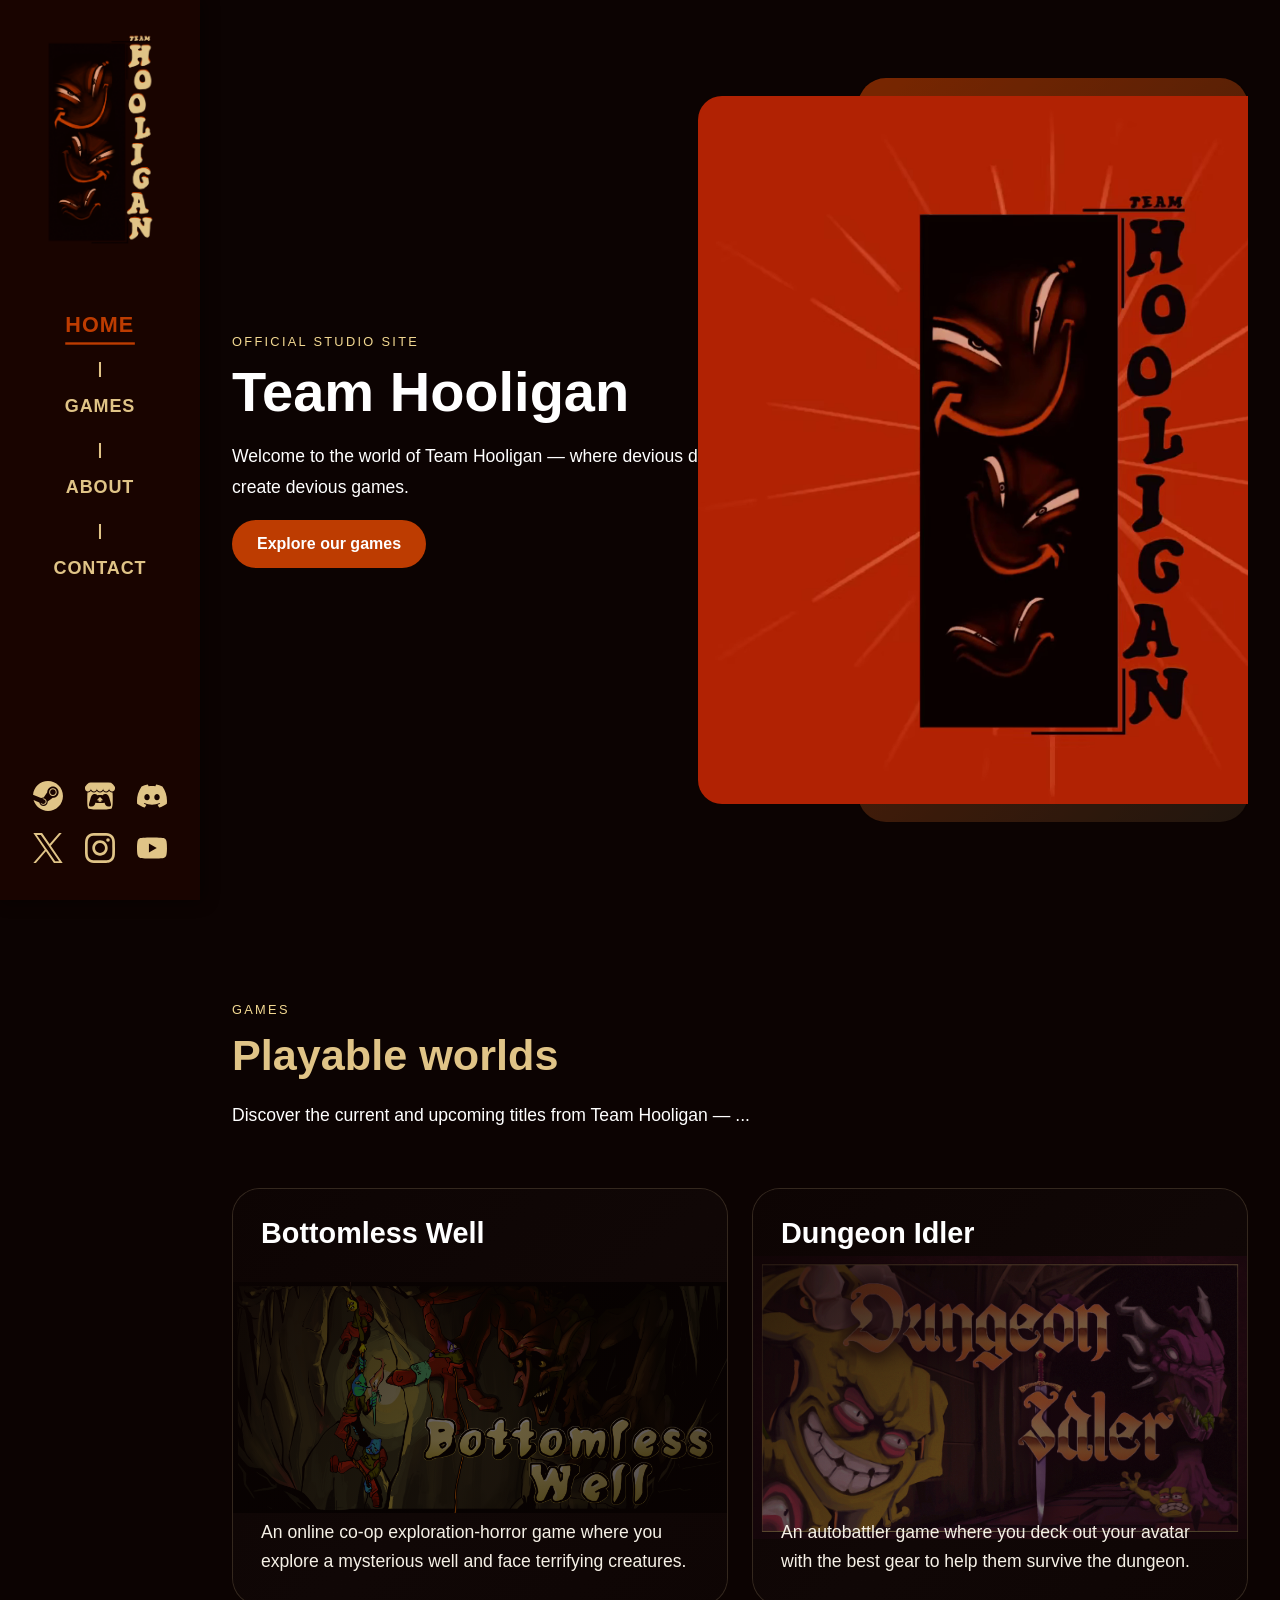
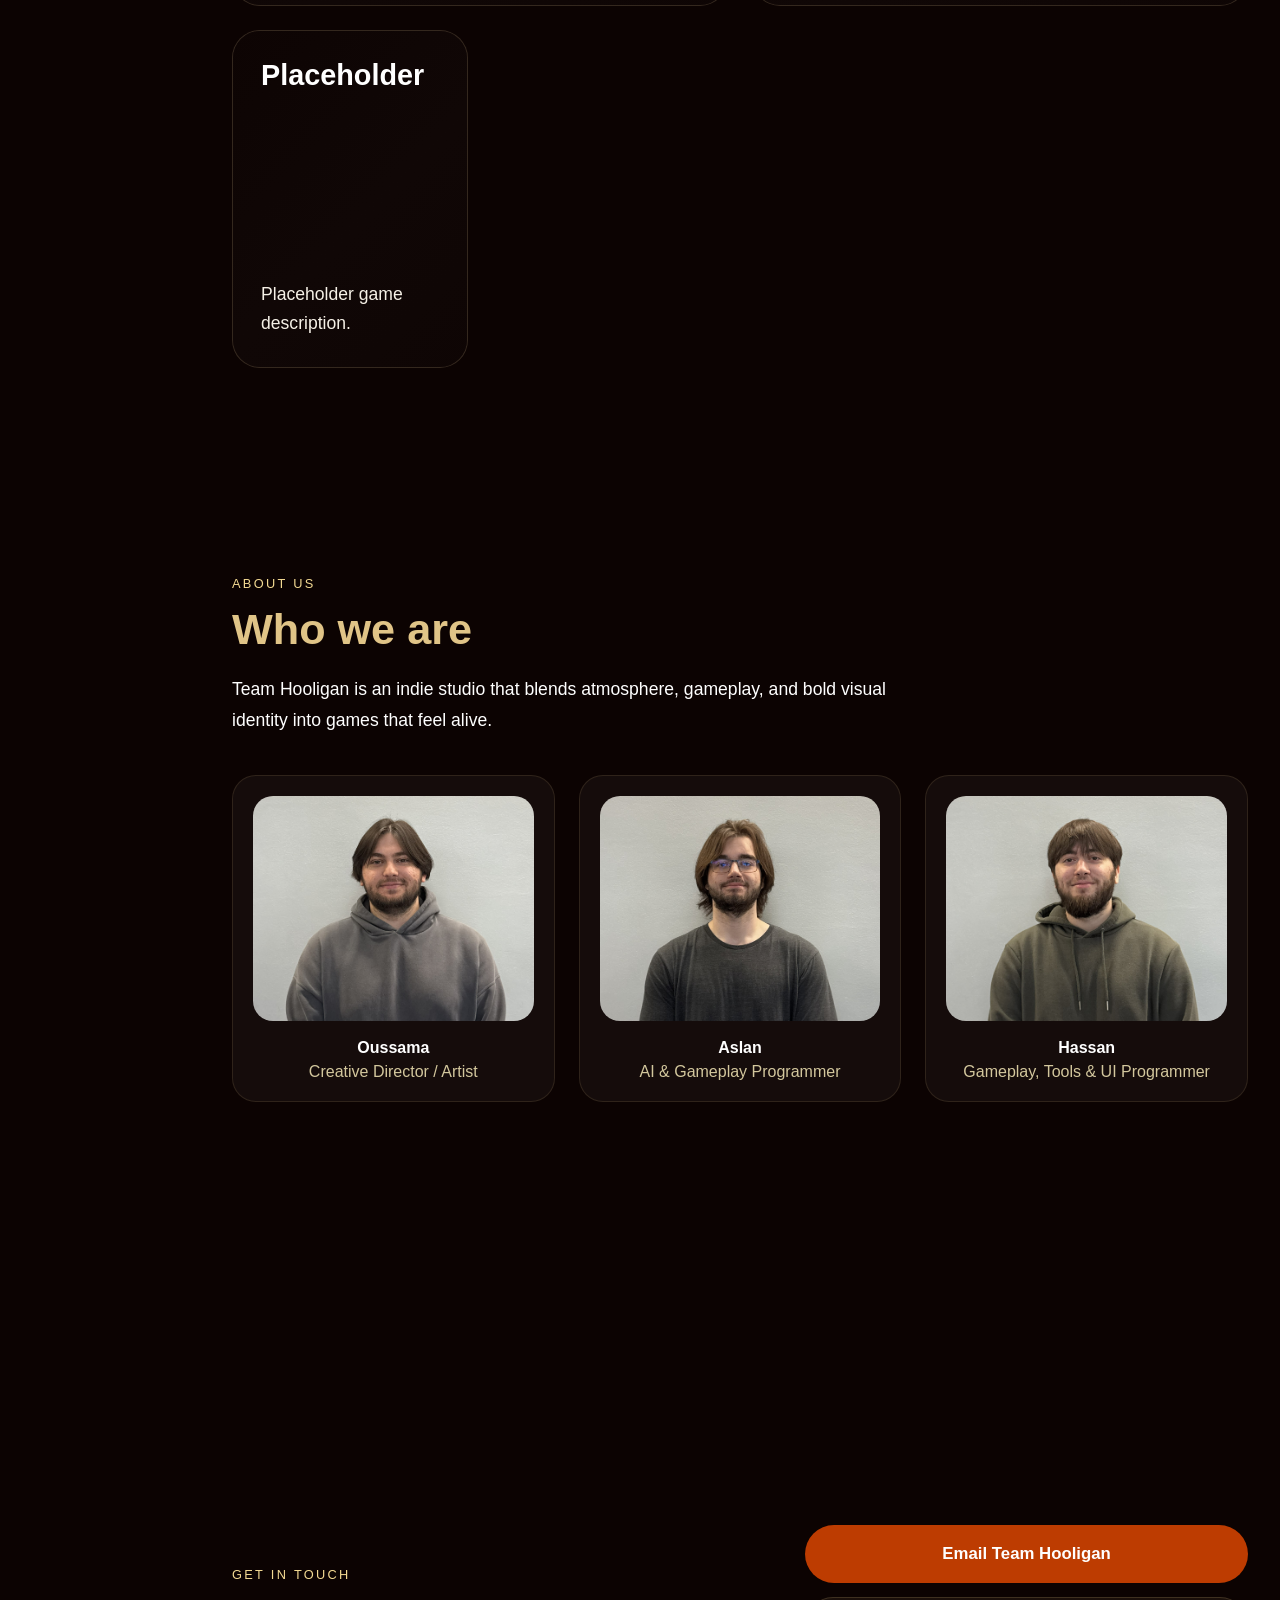
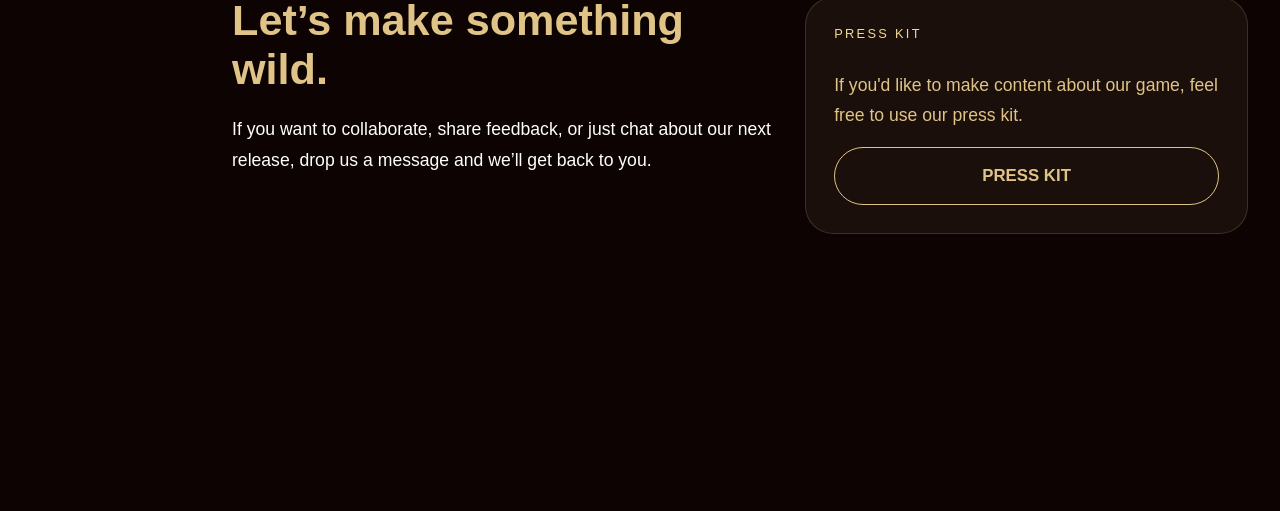
==== index.html @ 19328bea "Remove defer attribute from smooth_scroll.js script tag" ====
<!doctype html>
<html>
<head>
<meta charset="utf-8">
<title>Team Hooligan - Devious Games by Devious Developers</title>
<link rel="stylesheet" href="Assets/css/styles.css">
<script src="Assets/js/smooth_scroll.js"></script>
</head>

<body>
	<header class="sidebar">
		<div class="sidebar-inner">
			<div class="header-top">
				<div class="header-logo">
					<a href="#Home" class="logo-link">
						<img src="Assets/Images/TeamHooligan_Logo.png" alt="Team Hooligan Logo">
					</a>
				</div>
				<button class="menu-toggle" aria-controls="primary-nav" aria-expanded="false" aria-label="Toggle navigation">
					<span class="menu-icon" aria-hidden="true"></span>
					<span class="visually-hidden">Menu</span>
				</button>
			</div>
			<nav id="primary-nav" class="main-nav sidebar-nav" aria-label="Primary navigation" aria-hidden="true">
				<ul>
					<li><a href="#Home" class="nav-link active">Home</a></li>
					<li class="nav-separator">|</li>
					<li><a href="#Games" class="nav-link">Games</a></li>
					<li class="nav-separator">|</li>
					<li><a href="#About" class="nav-link">About</a></li>
					<li class="nav-separator">|</li>
					<li><a href="#Contact" class="nav-link">Contact</a></li>
				</ul>
			</nav>
			<div class="menu-footer">
				<div class="social-links sidebar-footer">
				<a href="https://store.steampowered.com/curator/46240586" class="social-icon" aria-label="Steam">
					<svg role="img" viewBox="0 0 24 24">
						<title>Steam</title>
						<path d="M11.979 0C5.678 0 .511 4.86.022 11.037l6.432 2.658c.545-.371 1.203-.59 1.912-.59.063 0 .125.004.188.006l2.861-4.142V8.91c0-2.495 2.028-4.524 4.524-4.524 2.494 0 4.524 2.031 4.524 4.527s-2.03 4.525-4.524 4.525h-.105l-4.076 2.911c0 .052.004.105.004.159 0 1.875-1.515 3.396-3.39 3.396-1.635 0-3.016-1.173-3.331-2.727L.436 15.27C1.862 20.307 6.486 24 11.979 24c6.627 0 11.999-5.373 11.999-12S18.605 0 11.979 0zM7.54 18.21l-1.473-.61c.262.543.714.999 1.314 1.25 1.297.539 2.793-.076 3.332-1.375.263-.63.264-1.319.005-1.949s-.75-1.121-1.377-1.383c-.624-.26-1.29-.249-1.878-.03l1.523.63c.956.4 1.409 1.5 1.009 2.455-.397.957-1.497 1.41-2.454 1.012H7.54zm11.415-9.303c0-1.662-1.353-3.015-3.015-3.015-1.665 0-3.015 1.353-3.015 3.015 0 1.665 1.35 3.015 3.015 3.015 1.663 0 3.015-1.35 3.015-3.015zm-5.273-.005c0-1.252 1.013-2.266 2.265-2.266 1.249 0 2.266 1.014 2.266 2.266 0 1.251-1.017 2.265-2.266 2.265-1.253 0-2.265-1.014-2.265-2.265z" />
					</svg>
				</a>
				<a href="https://oussama-aouchev.itch.io/" class="social-icon" aria-label="Itch.io">
					<svg role="img" viewBox="0 0 24 24">
						<title>Itch.io</title>
						<path d="M3.13 1.338C2.08 1.96.02 4.328 0 4.95v1.03c0 1.303 1.22 2.45 2.325 2.45 1.33 0 2.436-1.102 2.436-2.41 0 1.308 1.07 2.41 2.4 2.41 1.328 0 2.362-1.102 2.362-2.41 0 1.308 1.137 2.41 2.466 2.41h.024c1.33 0 2.466-1.102 2.466-2.41 0 1.308 1.034 2.41 2.363 2.41 1.33 0 2.4-1.102 2.4-2.41 0 1.308 1.106 2.41 2.435 2.41C22.78 8.43 24 7.282 24 5.98V4.95c-.02-.62-2.082-2.99-3.13-3.612-3.253-.114-5.508-.134-8.87-.133-3.362 0-7.945.053-8.87.133zm6.376 6.477a2.74 2.74 0 0 1-.468.602c-.5.49-1.19.795-1.947.795a2.786 2.786 0 0 1-1.95-.795c-.182-.178-.32-.37-.446-.59-.127.222-.303.412-.486.59a2.788 2.788 0 0 1-1.95.795c-.092 0-.187-.025-.264-.052-.107 1.113-.152 2.176-.168 2.95v.005l-.006 1.167c.02 2.334-.23 7.564 1.03 8.85 1.952.454 5.545.662 9.15.663 3.605 0 7.198-.21 9.15-.664 1.26-1.284 1.01-6.514 1.03-8.848l-.006-1.167v-.004c-.016-.775-.06-1.838-.168-2.95-.077.026-.172.052-.263.052a2.788 2.788 0 0 1-1.95-.795c-.184-.178-.36-.368-.486-.59-.127.22-.265.412-.447.59a2.786 2.786 0 0 1-1.95.794c-.76 0-1.446-.303-1.948-.793a2.74 2.74 0 0 1-.468-.602 2.738 2.738 0 0 1-.463.602 2.787 2.787 0 0 1-1.95.794h-.16a2.787 2.787 0 0 1-1.95-.793 2.738 2.738 0 0 1-.464-.602zm-2.004 2.59v.002c.795.002 1.5 0 2.373.953.687-.072 1.406-.108 2.125-.107.72 0 1.438.035 2.125.107.873-.953 1.578-.95 2.372-.953.376 0 1.876 0 2.92 2.934l1.123 4.028c.832 2.995-.266 3.068-1.636 3.07-2.03-.075-3.156-1.55-3.156-3.025-1.124.184-2.436.276-3.748.277-1.312 0-2.624-.093-3.748-.277 0 1.475-1.125 2.95-3.156 3.026-1.37-.004-2.468-.077-1.636-3.072l1.122-4.027c1.045-2.934 2.545-2.934 2.92-2.934zM12 12.714c-.002.002-2.14 1.964-2.523 2.662l1.4-.056v1.22c0 .056.56.033 1.123.007.562.026 1.124.05 1.124-.008v-1.22l1.4.055C14.138 14.677 12 12.713 12 12.713z" />
					</svg>
				</a><a href="https://discord.gg/tAPgdykNFN" class="social-icon" aria-label="Discord">
					<svg role="img" viewBox="0 0 24 24">
						<title>Discord</title>
						<path d="M20.317 4.3698a19.7913 19.7913 0 00-4.8851-1.5152.0741.0741 0 00-.0785.0371c-.211.3753-.4447.8648-.6083 1.2495-1.8447-.2762-3.68-.2762-5.4868 0-.1636-.3933-.4058-.8742-.6177-1.2495a.077.077 0 00-.0785-.037 19.7363 19.7363 0 00-4.8852 1.515.0699.0699 0 00-.0321.0277C.5334 9.0458-.319 13.5799.0992 18.0578a.0824.0824 0 00.0312.0561c2.0528 1.5076 4.0413 2.4228 5.9929 3.0294a.0777.0777 0 00.0842-.0276c.4616-.6304.8731-1.2952 1.226-1.9942a.076.076 0 00-.0416-.1057c-.6528-.2476-1.2743-.5495-1.8722-.8923a.077.077 0 01-.0076-.1277c.1258-.0943.2517-.1923.3718-.2914a.0743.0743 0 01.0776-.0105c3.9278 1.7933 8.18 1.7933 12.0614 0a.0739.0739 0 01.0785.0095c.1202.099.246.1981.3728.2924a.077.077 0 01-.0066.1276 12.2986 12.2986 0 01-1.873.8914.0766.0766 0 00-.0407.1067c.3604.698.7719 1.3628 1.225 1.9932a.076.076 0 00.0842.0286c1.961-.6067 3.9495-1.5219 6.0023-3.0294a.077.077 0 00.0313-.0552c.5004-5.177-.8382-9.6739-3.5485-13.6604a.061.061 0 00-.0312-.0286zM8.02 15.3312c-1.1825 0-2.1569-1.0857-2.1569-2.419 0-1.3332.9555-2.4189 2.157-2.4189 1.2108 0 2.1757 1.0952 2.1568 2.419 0 1.3332-.9555 2.4189-2.1569 2.4189zm7.9748 0c-1.1825 0-2.1569-1.0857-2.1569-2.419 0-1.3332.9554-2.4189 2.1569-2.4189 1.2108 0 2.1757 1.0952 2.1568 2.419 0 1.3332-.946 2.4189-2.1568 2.4189Z" />
					</svg>
				</a>
				<a href="https://x.com/TeamHooligGames" class="social-icon" aria-label="Twitter">
					<svg role="img" viewBox="0 0 24 24">
						<title>X</title>
						<path d="M14.234 10.162 22.977 0h-2.072l-7.591 8.824L7.251 0H.258l9.168 13.343L.258 24H2.33l8.016-9.318L16.749 24h6.993zm-2.837 3.299-.929-1.329L3.076 1.56h3.182l5.965 8.532.929 1.329 7.754 11.09h-3.182z" />
					</svg>
				</a>
				<a href="https://www.instagram.com/team.hooligan.games/" class="social-icon" aria-label="Instagram">
					<svg role="img" viewBox="0 0 24 24">
						<title>Instagram</title>
						<path d="M7.0301.084c-1.2768.0602-2.1487.264-2.911.5634-.7888.3075-1.4575.72-2.1228 1.3877-.6652.6677-1.075 1.3368-1.3802 2.127-.2954.7638-.4956 1.6365-.552 2.914-.0564 1.2775-.0689 1.6882-.0626 4.947.0062 3.2586.0206 3.6671.0825 4.9473.061 1.2765.264 2.1482.5635 2.9107.308.7889.72 1.4573 1.388 2.1228.6679.6655 1.3365 1.0743 2.1285 1.38.7632.295 1.6361.4961 2.9134.552 1.2773.056 1.6884.069 4.9462.0627 3.2578-.0062 3.668-.0207 4.9478-.0814 1.28-.0607 2.147-.2652 2.9098-.5633.7889-.3086 1.4578-.72 2.1228-1.3881.665-.6682 1.0745-1.3378 1.3795-2.1284.2957-.7632.4966-1.636.552-2.9124.056-1.2809.0692-1.6898.063-4.948-.0063-3.2583-.021-3.6668-.0817-4.9465-.0607-1.2797-.264-2.1487-.5633-2.9117-.3084-.7889-.72-1.4568-1.3876-2.1228C21.2982 1.33 20.628.9208 19.8378.6165 19.074.321 18.2017.1197 16.9244.0645 15.6471.0093 15.236-.005 11.977.0014 8.718.0076 8.31.0215 7.0301.0839m.1402 21.6932c-1.17-.0509-1.8053-.2453-2.2287-.408-.5606-.216-.96-.4771-1.3819-.895-.422-.4178-.6811-.8186-.9-1.378-.1644-.4234-.3624-1.058-.4171-2.228-.0595-1.2645-.072-1.6442-.079-4.848-.007-3.2037.0053-3.583.0607-4.848.05-1.169.2456-1.805.408-2.2282.216-.5613.4762-.96.895-1.3816.4188-.4217.8184-.6814 1.3783-.9003.423-.1651 1.0575-.3614 2.227-.4171 1.2655-.06 1.6447-.072 4.848-.079 3.2033-.007 3.5835.005 4.8495.0608 1.169.0508 1.8053.2445 2.228.408.5608.216.96.4754 1.3816.895.4217.4194.6816.8176.9005 1.3787.1653.4217.3617 1.056.4169 2.2263.0602 1.2655.0739 1.645.0796 4.848.0058 3.203-.0055 3.5834-.061 4.848-.051 1.17-.245 1.8055-.408 2.2294-.216.5604-.4763.96-.8954 1.3814-.419.4215-.8181.6811-1.3783.9-.4224.1649-1.0577.3617-2.2262.4174-1.2656.0595-1.6448.072-4.8493.079-3.2045.007-3.5825-.006-4.848-.0608M16.953 5.5864A1.44 1.44 0 1 0 18.39 4.144a1.44 1.44 0 0 0-1.437 1.4424M5.8385 12.012c.0067 3.4032 2.7706 6.1557 6.173 6.1493 3.4026-.0065 6.157-2.7701 6.1506-6.1733-.0065-3.4032-2.771-6.1565-6.174-6.1498-3.403.0067-6.156 2.771-6.1496 6.1738M8 12.0077a4 4 0 1 1 4.008 3.9921A3.9996 3.9996 0 0 1 8 12.0077" />
					</svg>
				</a>
				<a href="https://www.youtube.com/@TeamHooligan-k4e9z" class="social-icon" aria-label="YouTube">
					<svg role="img" viewBox="0 0 24 24">
						<title>YouTube</title>
						<path d="M23.498 6.186a3.016 3.016 0 0 0-2.122-2.136C19.505 3.545 12 3.545 12 3.545s-7.505 0-9.377.505A3.017 3.017 0 0 0 .502 6.186C0 8.07 0 12 0 12s0 3.93.502 5.814a3.016 3.016 0 0 0 2.122 2.136c1.871.505 9.376.505 9.376.505s7.505 0 9.377-.505a3.015 3.015 0 0 0 2.122-2.136C24 15.93 24 12 24 12s0-3.93-.502-5.814zM9.545 15.568V8.432L15.818 12l-6.273 3.568z" />
					</svg>
				</a>
			</div>
		</div>
	</header>
	
	<main class="content">
		<section id="Home" class="page-section hero-section">
			<div class="section-inner">
				<div class="hero-copy">
					<span class="eyebrow">Official studio site</span>
					<h1>Team Hooligan</h1>
					<p>Welcome to the world of Team Hooligan — where devious developers create devious games.</p>
					<div class="hero-cta">
						<a href="#Games" class="button button-primary">Explore our games</a>
					</div>
				</div>
				<div class="hero-media">
					<video autoplay muted playsinline loop>
						<source src="Assets/Videos/TeamHooligan_Logo_Animated.webm" type="video/webm">
						Your browser does not support the video tag.
					</video>
				</div>
			</div>
		</section>

		<section id="Games" class="page-section games-section">
			<div class="section-header">
				<div>
					<span class="eyebrow">Games</span>
					<h2>Playable worlds</h2>
					<p>Discover the current and upcoming titles from Team Hooligan — ...</p>
				</div>
			</div>
			<div class="game-grid">
				<article class="game-card featured" style="background-image: url('Assets/Images/BottomlessWell_Header.png');">
					<!-- <div class="card-label">Featured</div> -->
					<h3>Bottomless Well</h3>
					<p>An online co-op exploration-horror game where you explore a mysterious well and face terrifying creatures.</p>
				</article>
				<article class="game-card featured" style="background-image: url('Assets/Images/Main Capsule.png');">
					<h3>Dungeon Idler</h3>
					<p>An autobattler game where you deck out your avatar with the best gear to help them survive the dungeon.</p>
				</article>
				<article class="game-card" style="background-image: url('');">
					<h3>Placeholder</h3>
					<p>Placeholder game description.</p>
				</article>
				<!-- <article class="game-card">
					<h3>Shadow Circus</h3>
					<p>Explore a surreal carnival where every encounter hides a new threat.</p>
				</article> -->
			</div>
		</section>

		<section id="About" class="page-section about-section">
			<div class="section-inner">
				<div class="about-intro">
					<span class="eyebrow">About us</span>
					<h2>Who we are</h2>
					<p>Team Hooligan is an indie studio that blends atmosphere, gameplay, and bold visual identity into games that feel alive.</p>
				</div>
				<div class="team-grid">
					<article class="team-card">
						<div class="portrait">
							<img src="Assets/Images/Oussama.jpg" alt="Oussama">
						</div>
						<div class="team-meta">
							<strong>Oussama</strong>
							<span>Creative Director / Artist</span>
						</div>
					</article>
					<article class="team-card">
						<div class="portrait">
							<img src="Assets/Images/Aslan.jpg" alt="Aslan">
						</div>
						<div class="team-meta">
							<strong>Aslan</strong>
							<span>AI & Gameplay Programmer</span>
						</div>
					</article>
					<article class="team-card">
						<div class="portrait">
							<img src="Assets/Images/Hassan.jpg" alt="Hassan">
						</div>
						<div class="team-meta">
							<strong>Hassan</strong>
							<span>Gameplay, Tools & UI Programmer</span>
						</div>
					</article>
				</div>
			</div>
		</section>

		<section id="Contact" class="page-section contact-section">
			<div class="contact-layout">
				<div class="contact-copy">
					<span class="eyebrow">Get in touch</span>
					<h2>Let’s make something wild.</h2>
					<p>If you want to collaborate, share feedback, or just chat about our next release, drop us a message and we’ll get back to you.</p>
				</div>
				<div class="contact-right">
					<div class="contact-actions">
						<a class="button button-primary button-large" href="mailto:team.hoolig@gmail.com">Email Team Hooligan</a>
						<!-- <div class="contact-social">
							<a href="https://discord.gg/tAPgdykNFN" class="social-button">Discord</a>
							<a href="https://x.com/TeamHooligGames" class="social-button">Twitter</a>
							<a href="https://www.instagram.com/team.hooligan.games/" class="social-button">Instagram</a>
						</div> -->
					</div>
					<div class="press-kit-panel">
						<span class="eyebrow">Press kit</span>
						<p>If you'd like to make content about our game, feel free to use our press kit.</p>
						<a class="button button-secondary button-large" href="https://drive.google.com/drive/folders/1BQJt-YidvL3darBLYk5bnq2-f6v4CtN7?usp=sharing" target="_blank" rel="noopener">PRESS KIT</a>
					</div>
				</div>
			</div>
		</section>
	</main>
</body>
</html>
---- Assets/css/styles.css ----
/* CSS Document */
html {
    scroll-behavior: smooth;
}

body {
    background-color: #0c0302;
    color: #ffffff;
    font-family: Arial, Helvetica, sans-serif;
    margin: 0;
    padding: 0;
    overflow-x: hidden;
}

header {
    position: fixed;
    top: 0;
    left: 0;
    bottom: 0;
    width: 200px;
    background-color: #190400;
    box-shadow: 2px 0 16px rgba(0, 0, 0, 0.45);
    z-index: 1000;
}

.sidebar-inner {
    position: relative;
    display: flex;
    flex-direction: column;
    height: 100%;
    box-sizing: border-box;
    padding: 32px 20px;
    gap: 24px;
}

.header-top {
    display: flex;
    justify-content: center;
    align-items: center;
    gap: 16px;
}

.header-logo {
    display: flex;
    justify-content: center;
    flex: 0 0 auto;

    img {
        max-height: 220px;
        width: auto;
        display: block;
    }
}

.menu-toggle {
    display: none;
    align-items: center;
    justify-content: center;
    width: 48px;
    height: 48px;
    border: none;
    background: transparent;
    color: #e0c487;
    cursor: pointer;
    padding: 0;
}

.menu-icon {
    position: relative;
    width: 24px;
    height: 2px;
    background: currentColor;
    display: inline-block;
}

.menu-icon::before,
.menu-icon::after {
    content: "";
    position: absolute;
    left: 0;
    width: 24px;
    height: 2px;
    background: currentColor;
    transition: transform 0.2s ease;
}

.menu-icon::before {
    top: -8px;
}

.menu-icon::after {
    top: 8px;
}

.menu-toggle[aria-expanded="true"] .menu-icon {
    background-color: transparent;
}

.menu-toggle[aria-expanded="true"] .menu-icon::before {
    transform: translateY(8px) rotate(45deg);
}

.menu-toggle[aria-expanded="true"] .menu-icon::after {
    transform: translateY(-8px) rotate(-45deg);
}

.visually-hidden {
    position: absolute;
    width: 1px;
    height: 1px;
    padding: 0;
    overflow: hidden;
    clip: rect(0 0 0 0);
    white-space: nowrap;
    border: 0;
}

.main-nav {
    position: absolute;
    top: 50%;
    left: 20px;
    right: 20px;
    transform: translateY(-50%);
    display: flex;
    align-items: center;
    justify-content: center;
}

.sidebar-nav {
    ul {
        display: flex;
        flex-direction: column;
        list-style: none;
        margin: 0;
        padding: 0;
        gap: 18px;
    }

    li {
        color: #e0c487;
        text-transform: uppercase;
        font-weight: bold;
        display: flex;
        justify-content: center;
        align-items: center;
    }

    a {
        color: #e0c487;
        text-decoration: none;
        font-size: 18px;
        letter-spacing: 0.05em;
        transition: color 0.2s ease, transform 0.2s ease, border-bottom 0.3s ease;
        position: relative;
        padding-bottom: 4px;
        border-bottom: 2px solid transparent;
    }

    a:hover {
        color: #bd3c01;
        transform: scale(1.2);
    }

    a.active {
        color: #bd3c01;
        border-bottom: 2px solid #bd3c01;
        transform: scale(1.2);
    }
}

.nav-separator {
    color: #e0c487;
    transition: color 0.3s ease;
}

.nav-separator.separator-active {
    color: #bd3c01;
}

.social-links {
    position: absolute;
    bottom: 32px;
    left: 50%;
    transform: translateX(-50%);
    display: grid;
    grid-template-columns: repeat(3, 40px);
    gap: 12px;
    justify-content: center;
    align-items: center;
    width: fit-content;
    max-width: calc(100% - 32px);
    padding: 0 16px;
    box-sizing: border-box;
}

.social-icon {
    width: 40px;
    height: 40px;
    display: inline-flex;
    align-items: center;
    justify-content: center;
    color: #e0c487;
    text-decoration: none;
    transition: color 0.2s ease, transform 0.2s ease;

    svg {
        width: 30px;
        height: 30px;
        display: block;
        fill: currentColor;
    }
}

.social-icon:hover,
.social-icon:focus {
    color: #bd3c01;
    transform: translateY(-2px);
}

.content {
    margin-left: 200px;
    min-height: 100vh;
    box-sizing: border-box;
    padding: 0px 32px;
}

.page-section {
    min-height: 75dvh;
    display: flex;
    flex-direction: column;
    justify-content: center;
    align-items: flex-start;
    margin-bottom: 0;
    position: relative;
    padding: 0 0 40px;
}

.page-section:not(.games-section) {
    max-height: 100dvh;
    overflow: hidden;
}

.page-section .section-inner,
.page-section .contact-layout {
    width: 100%;
    max-width: 1200px;
    margin: 0 auto;
}

.page-section h1,
.page-section h2 {
    margin: 0 0 20px 0;
}

.page-section h1 {
    font-size: 3.5rem;
    line-height: 1.03;
}

.page-section h2 {
    font-size: 2.7rem;
    color: #e0c487;
}

.page-section p {
    font-size: 1.1rem;
    line-height: 1.75;
    max-width: 760px;
}

.eyebrow {
    display: inline-block;
    text-transform: uppercase;
    letter-spacing: 0.18em;
    color: #f3d992;
    font-size: 0.8rem;
    margin-bottom: 14px;
}

.button {
    display: inline-flex;
    align-items: center;
    justify-content: center;
    padding: 14px 24px;
    border-radius: 999px;
    border: 1px solid transparent;
    font-weight: bold;
    text-decoration: none;
    transition: transform 0.2s ease, background-color 0.2s ease, border-color 0.2s ease;
}

.button:hover,
.button:focus-visible {
    transform: translateY(-1px);
}

.button-primary {
    background-color: #bd3c01;
    color: #ffffff;
}

.button-large {
    padding: 18px 28px;
    font-size: 1.05rem;
}

.hero-section {
    overflow: hidden;
}

.hero-section .section-inner {
    display: grid;
    grid-template-columns: 1.2fr 0.8fr;
    gap: 40px;
    align-items: center;
    height: 100vh;
}

.hero-copy {
    max-width: 600px;
}

.hero-media {
    position: relative;
    min-height: 420px;
    border-radius: 28px;
    background: linear-gradient(135deg, rgba(189,60,1,0.95), rgba(224,196,135,0.15));
    display: flex;
    align-items: center;
    justify-content: center;
    color: rgba(255,255,255,0.95);
    font-size: 1rem;
    font-weight: bold;
    text-transform: uppercase;
    letter-spacing: 0.14em;
    padding: 18px;
}

.hero-media::before {
    content: "";
    position: absolute;
    inset: 0;
    background: rgba(12, 3, 2, 0.35);
    border-radius: 24px;
}

.hero-media video {
    position: relative;
    border-radius: 24px;
    width: 200%;
    height: 200%;
    z-index: 1;
}

.games-section {
    padding-top: 60px;
    padding-bottom: 60px;
    align-items: flex-start;
    max-height: none;
}

.games-section .section-header {
    margin-bottom: 40px;
}

.game-grid {
    display: grid;
    grid-template-columns: repeat(4, minmax(220px, 1fr));
    gap: 24px;
    width: 100%;
}

.game-card {
    background-color: rgba(255,255,255,0.04);
    background-size: contain;
    background-position: center;
    background-repeat: no-repeat;
    border: 1px solid rgba(224,196,135,0.15);
    border-radius: 28px;
    padding: 28px;
    display: flex;
    flex-direction: column;
    justify-content: space-between;
    min-height: 280px;
    position: relative;
    overflow: hidden;
    isolation: isolate;
}

.game-card::before {
    content: "";
    position: absolute;
    inset: 0;
    background: linear-gradient(135deg, rgba(12, 3, 2, 0.88) 0%, rgba(12, 3, 2, 0.55) 55%, rgba(12, 3, 2, 0.75) 100%);
    z-index: 0;
    pointer-events: none;
}

.game-card > * {
    position: relative;
    z-index: 1;
}

.game-card.featured {
    grid-column: span 2;
    min-height: 360px;
}

.game-card .card-label {
    display: inline-flex;
    margin-bottom: 18px;
    color: #f7e5c0;
    text-transform: uppercase;
    letter-spacing: 0.18em;
    font-size: 0.75rem;
}

.game-card h3 {
    margin: 0 0 12px 0;
    font-size: 1.8rem;
}

.game-card p {
    margin: 0;
    line-height: 1.7;
    color: #f6f1e7;
}

.about-section {
    padding-top: 72px;
    padding-bottom: 72px;
}

.about-intro {
    max-width: 680px;
    margin-bottom: 40px;
}

.team-grid {
    display: grid;
    grid-template-columns: repeat(3, minmax(180px, 1fr));
    gap: 24px;
}

.team-card {
    background: rgba(255,255,255,0.04);
    border: 1px solid rgba(224,196,135,0.12);
    border-radius: 24px;
    padding: 20px;
    display: grid;
    gap: 18px;
    text-align: center;
}

.team-card .portrait {
    min-height: 220px;
    border-radius: 20px;
    background: linear-gradient(180deg, rgba(189,60,1,0.3), rgba(224,196,135,0.08));
    display: flex;
    align-items: center;
    justify-content: center;
    overflow: hidden;
}

.team-card .portrait img {
    width: 100%;
    height: 100%;
    object-fit: cover;
    display: block;
}

.team-meta strong {
    display: block;
    margin-bottom: 6px;
}

.team-meta span {
    display: block;
    color: #d3c79d;
}

.contact-section {
    padding-top: 72px;
    padding-bottom: 72px;
}

.contact-layout {
    display: grid;
    grid-template-columns: 1.1fr 0.9fr;
    gap: 32px;
    align-items: center;
    min-height: 80dvh;
}

.contact-copy {
    max-width: 580px;
}

.contact-right {
    display: grid;
    gap: 14px;
    align-content: center;
    justify-content: stretch;
}

.contact-actions {
    display: grid;
    gap: 14px;
    align-items: start;
}

.press-kit-panel {
    background: rgba(223, 194, 130, 0.068);
    border: 1px solid rgba(224,196,135,0.18);
    border-radius: 28px;
    padding: 28px;
    display: grid;
    gap: 16px;
}

.press-kit-panel p {
    margin: 0;
    color: #e0c487;
    line-height: 1.7;
}

.button-secondary {
    background: transparent;
    color: #e0c487;
    border: 1px solid #e0c487;
}

.button-secondary:hover,
.button-secondary:focus-visible {
    background: rgba(224,196,135,0.12);
    transform: translateY(-1px);
}

.contact-social {
    display: flex;
    flex-wrap: wrap;
    gap: 12px;
}

.social-button {
    display: inline-flex;
    align-items: center;
    justify-content: center;
    padding: 12px 18px;
    border-radius: 999px;
    border: 1px solid rgba(224,196,135,0.2);
    color: #fff;
    text-decoration: none;
    background: rgba(255,255,255,0.04);
    transition: background-color 0.2s ease, transform 0.2s ease;
}

.social-button:hover,
.social-button:focus-visible {
    background: rgba(189,60,1,0.14);
    transform: translateY(-1px);
}

@media (max-width: 900px) {
    .hero-section .section-inner,
    .contact-layout,
    .game-grid,
    .team-grid {
        grid-template-columns: 1fr;
    }

    .hero-section .section-inner {
        gap: 24px;
        padding-top: 40px;
        min-height: calc(100vh - 140px);
    }

    .hero-media {
        min-height: 320px;
    }

    .game-card.featured {
        grid-column: span 1;
    }

    .contact-layout {
        min-height: auto;
    }
}

@media (max-width: 640px) {
    .sidebar-inner {
        padding: 16px 18px;
    }

    .hero-section .section-inner {
        padding-top: 28px;
    }

    .hero-copy h1 {
        font-size: 2.8rem;
    }

    .page-section h2 {
        font-size: 2rem;
    }

    .game-grid,
    .team-grid {
        gap: 18px;
    }

    .social-links {
        grid-template-columns: repeat(3, 40px);
    }
}

@media (max-width: 900px) {
    header {
        position: static;
        width: 100%;
        height: auto;
    }

    .sidebar-inner {
        flex-direction: column;
        align-items: stretch;
        justify-content: flex-start;
        padding: 16px 20px;
        gap: 16px;
    }

    .header-top {
        width: 100%;
        display: flex;
        align-items: center;
        justify-content: space-between;
        gap: 16px;
    }

    .menu-toggle {
        display: inline-flex;
    }

    .main-nav {
        position: static;
        transform: none;
        flex: unset;
        display: none;
        width: 100%;
    }

    .sidebar-inner.menu-open .main-nav {
        display: block;
    }

    .main-nav .sidebar-nav ul {
        flex-direction: column;
        gap: 12px;
        padding: 16px 0 0;
        border-top: 1px solid rgba(224, 196, 135, 0.15);
    }

    .sidebar-nav li {
        justify-content: flex-start;
    }

    .sidebar-nav a {
        display: block;
        width: 100%;
        padding: 12px 14px;
    }

    .nav-separator {
        display: none;
    }

    .social-links {
        position: static;
        transform: none;
        display: none;
        width: 100%;
        margin-top: 12px;
        padding-top: 12px;
        border-top: 1px solid rgba(224, 196, 135, 0.15);
        justify-content: center;
    }

    .sidebar-inner.menu-open .social-links {
        display: grid;
        grid-template-columns: repeat(4, 40px);
        gap: 12px;
    }

    .content {
        margin-left: 0;
    }
}

@media (max-width: 640px) {
    .sidebar-inner {
        flex-direction: column;
        align-items: stretch;
    }

    .main-nav .sidebar-nav ul {
        gap: 10px;
    }

    .social-links {
        justify-content: center;
        grid-template-columns: repeat(3, 40px);
    }
}

.hero-media iframe {
    width: 100%;
    height: 100%;
    border: 0;
    border-radius: 28px;
}

.screenshot-grid {
    display: grid;
    grid-template-columns: repeat(3, minmax(220px, 1fr));
    gap: 24px;
    margin-top: 24px;
}

.screenshot-card {
    background: rgba(255, 255, 255, 0.04);
    border: 1px solid rgba(224, 196, 135, 0.12);
    border-radius: 24px;
    overflow: hidden;
    min-height: 220px;
}

.screenshot-card img {
    width: 100%;
    height: 100%;
    object-fit: cover;
    display: block;
}

.video-embed {
    position: relative;
    width: 100%;
    min-height: 320px;
    border-radius: 28px;
    overflow: hidden;
    background: #000;
}

.video-embed iframe {
    position: absolute;
    inset: 0;
    width: 100%;
    height: 100%;
}

@media (max-width: 900px) {
    .screenshot-grid {
        grid-template-columns: 1fr;
    }
}
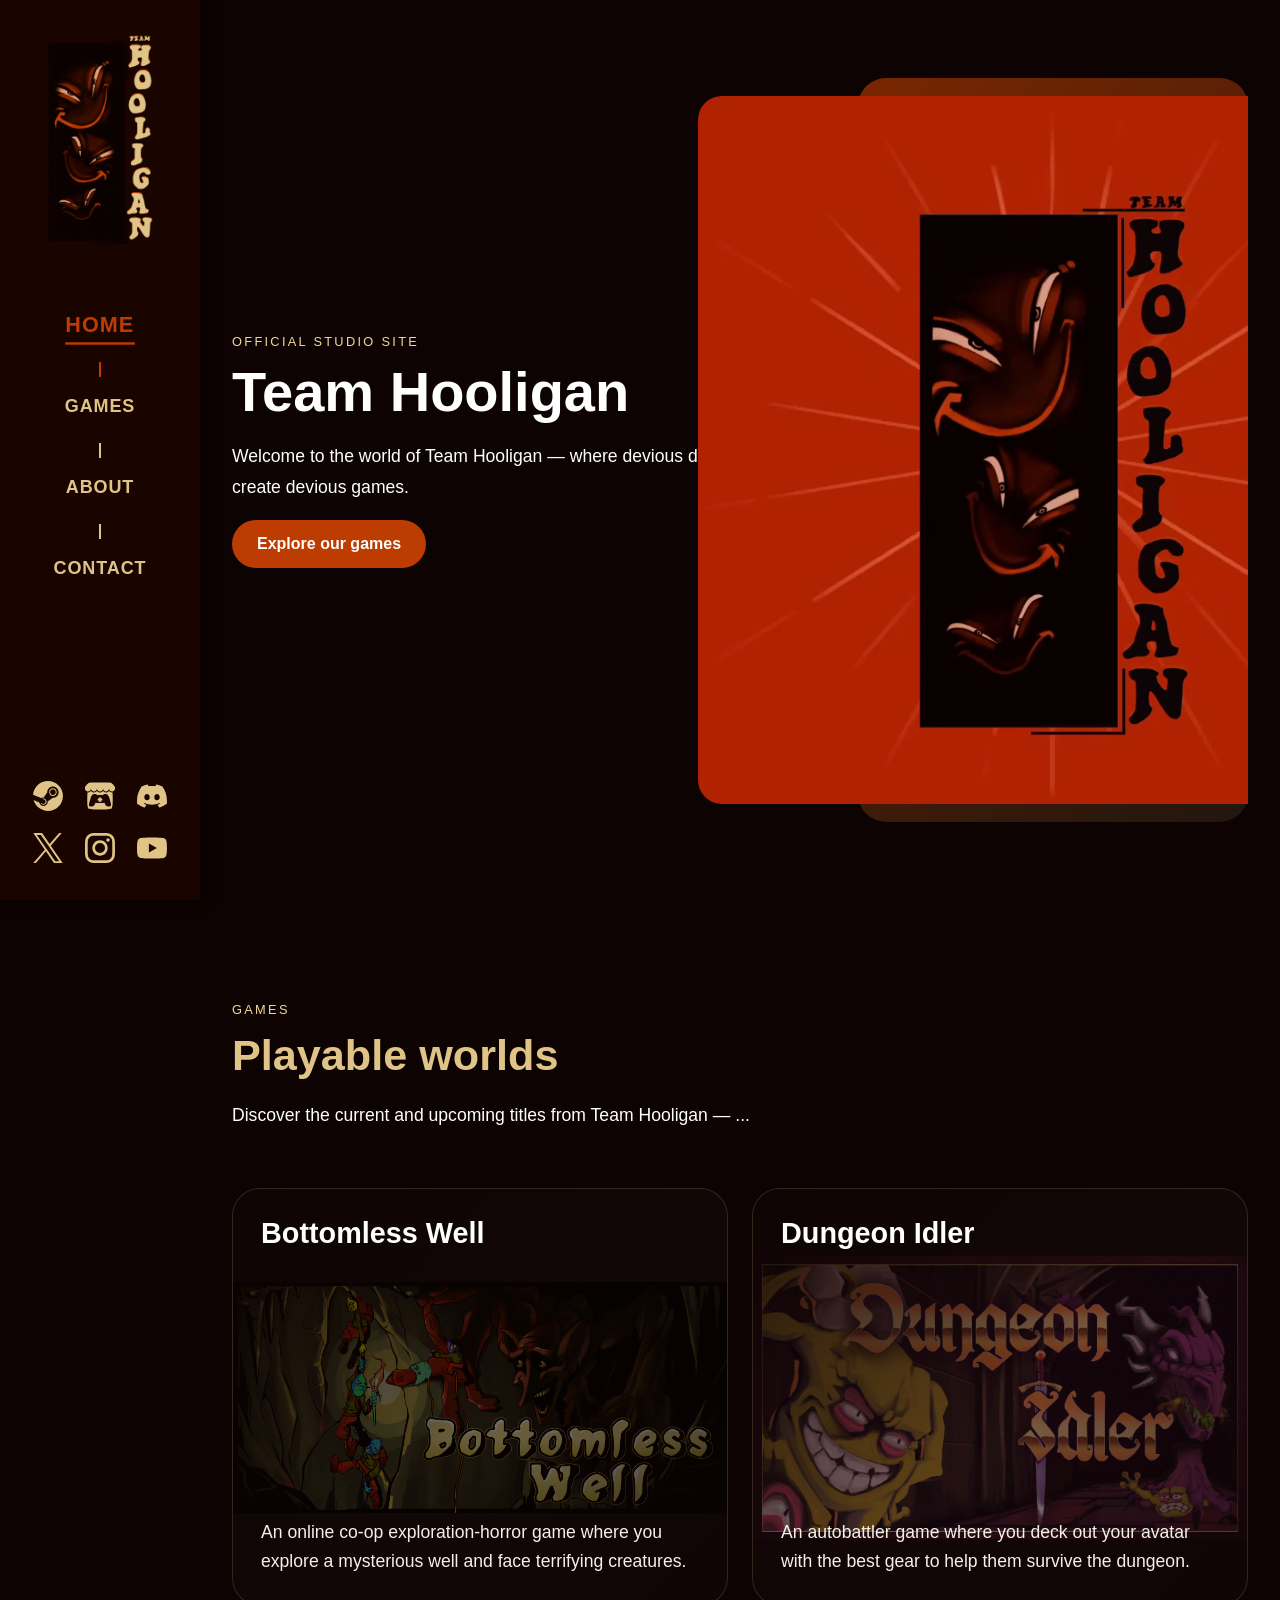
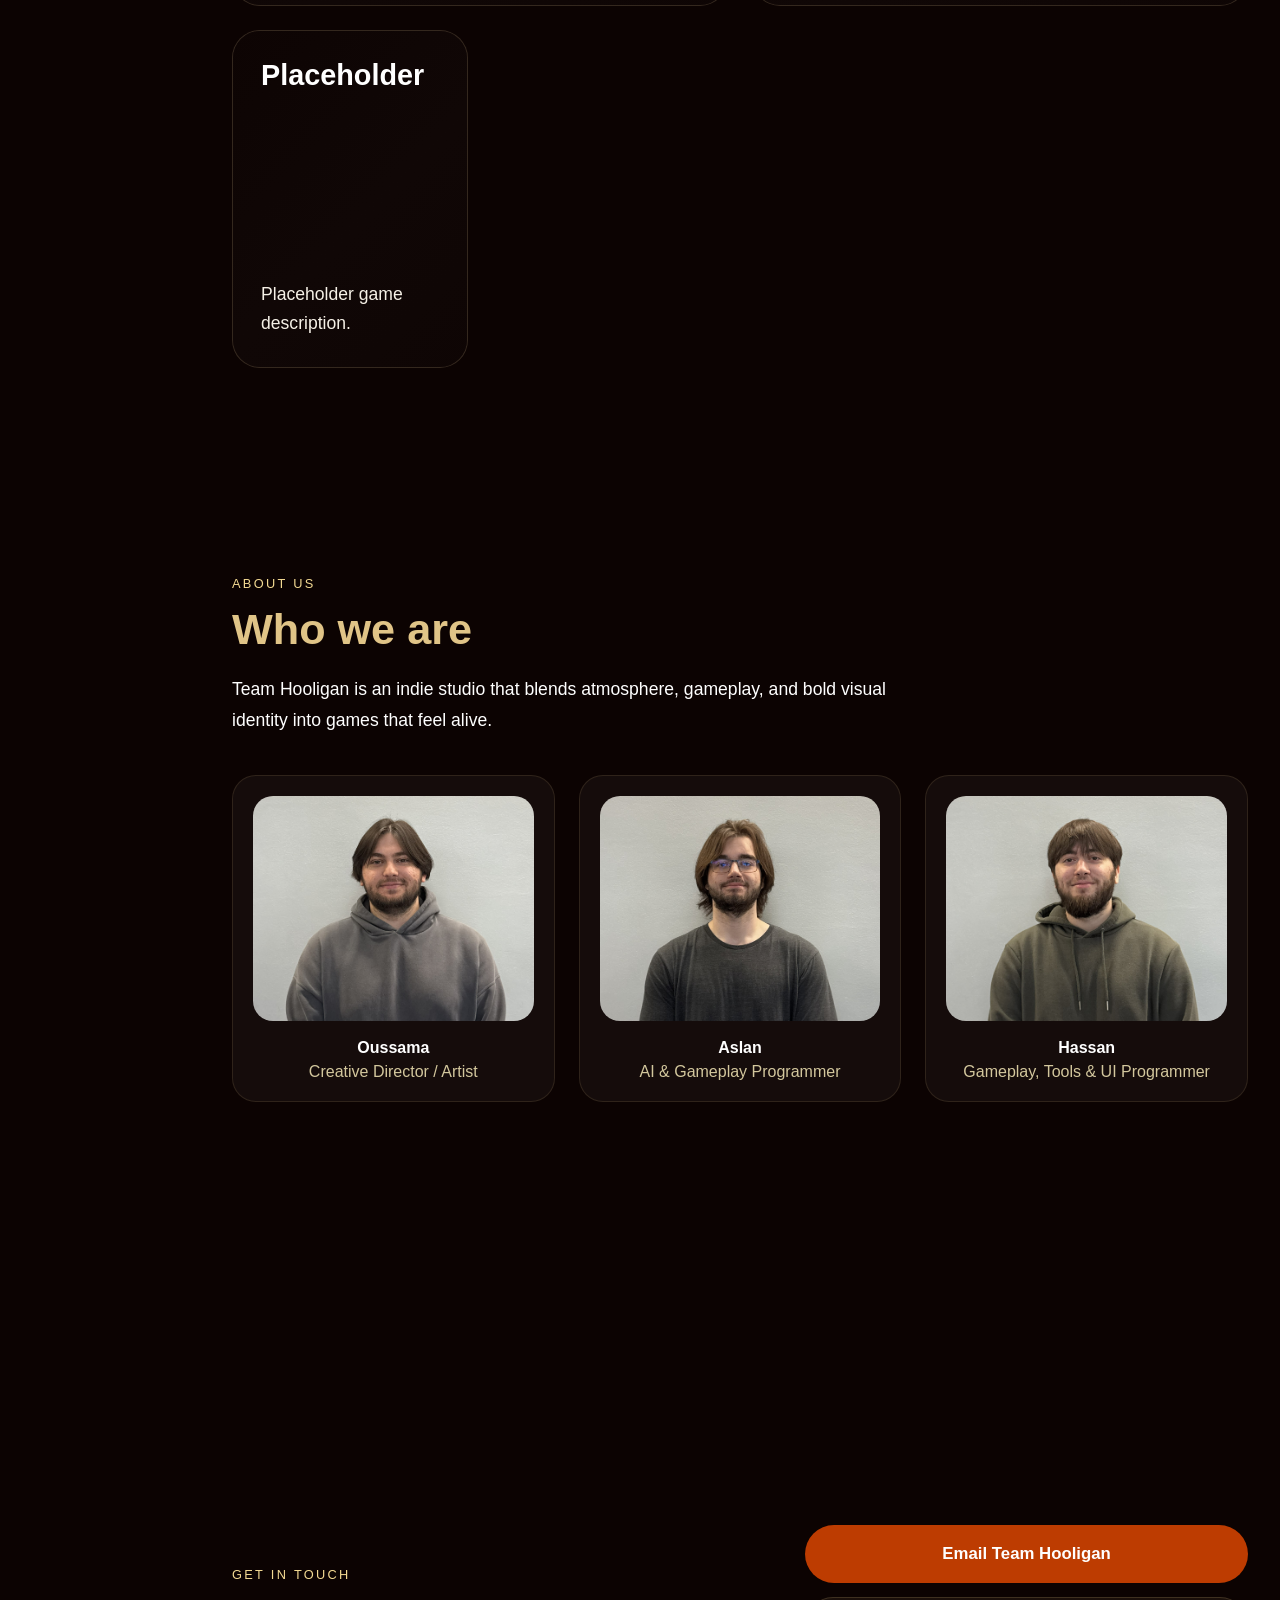
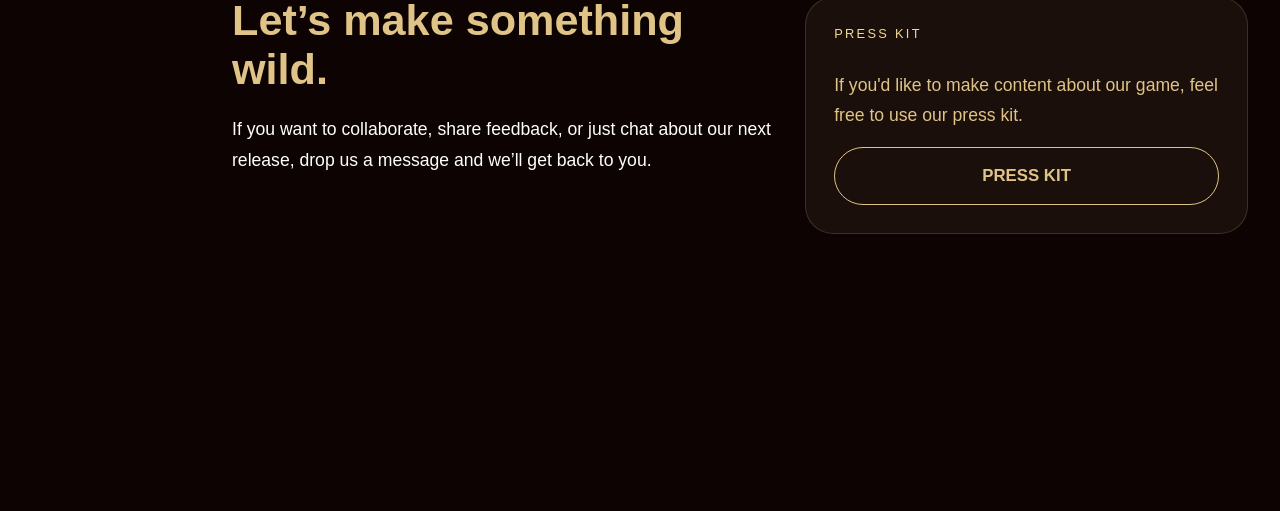
==== commit ae00d646: "Add defer attribute to smooth_scroll.js script tag for improved loading performance" ====
--- a/index.html
+++ b/index.html
@@ -4,7 +4,7 @@
 <meta charset="utf-8">
 <title>Team Hooligan - Devious Games by Devious Developers</title>
 <link rel="stylesheet" href="Assets/css/styles.css">
-<script src="Assets/js/smooth_scroll.js"></script>
+<script defer src="Assets/js/smooth_scroll.js"></script>
 </head>
 
 <body>
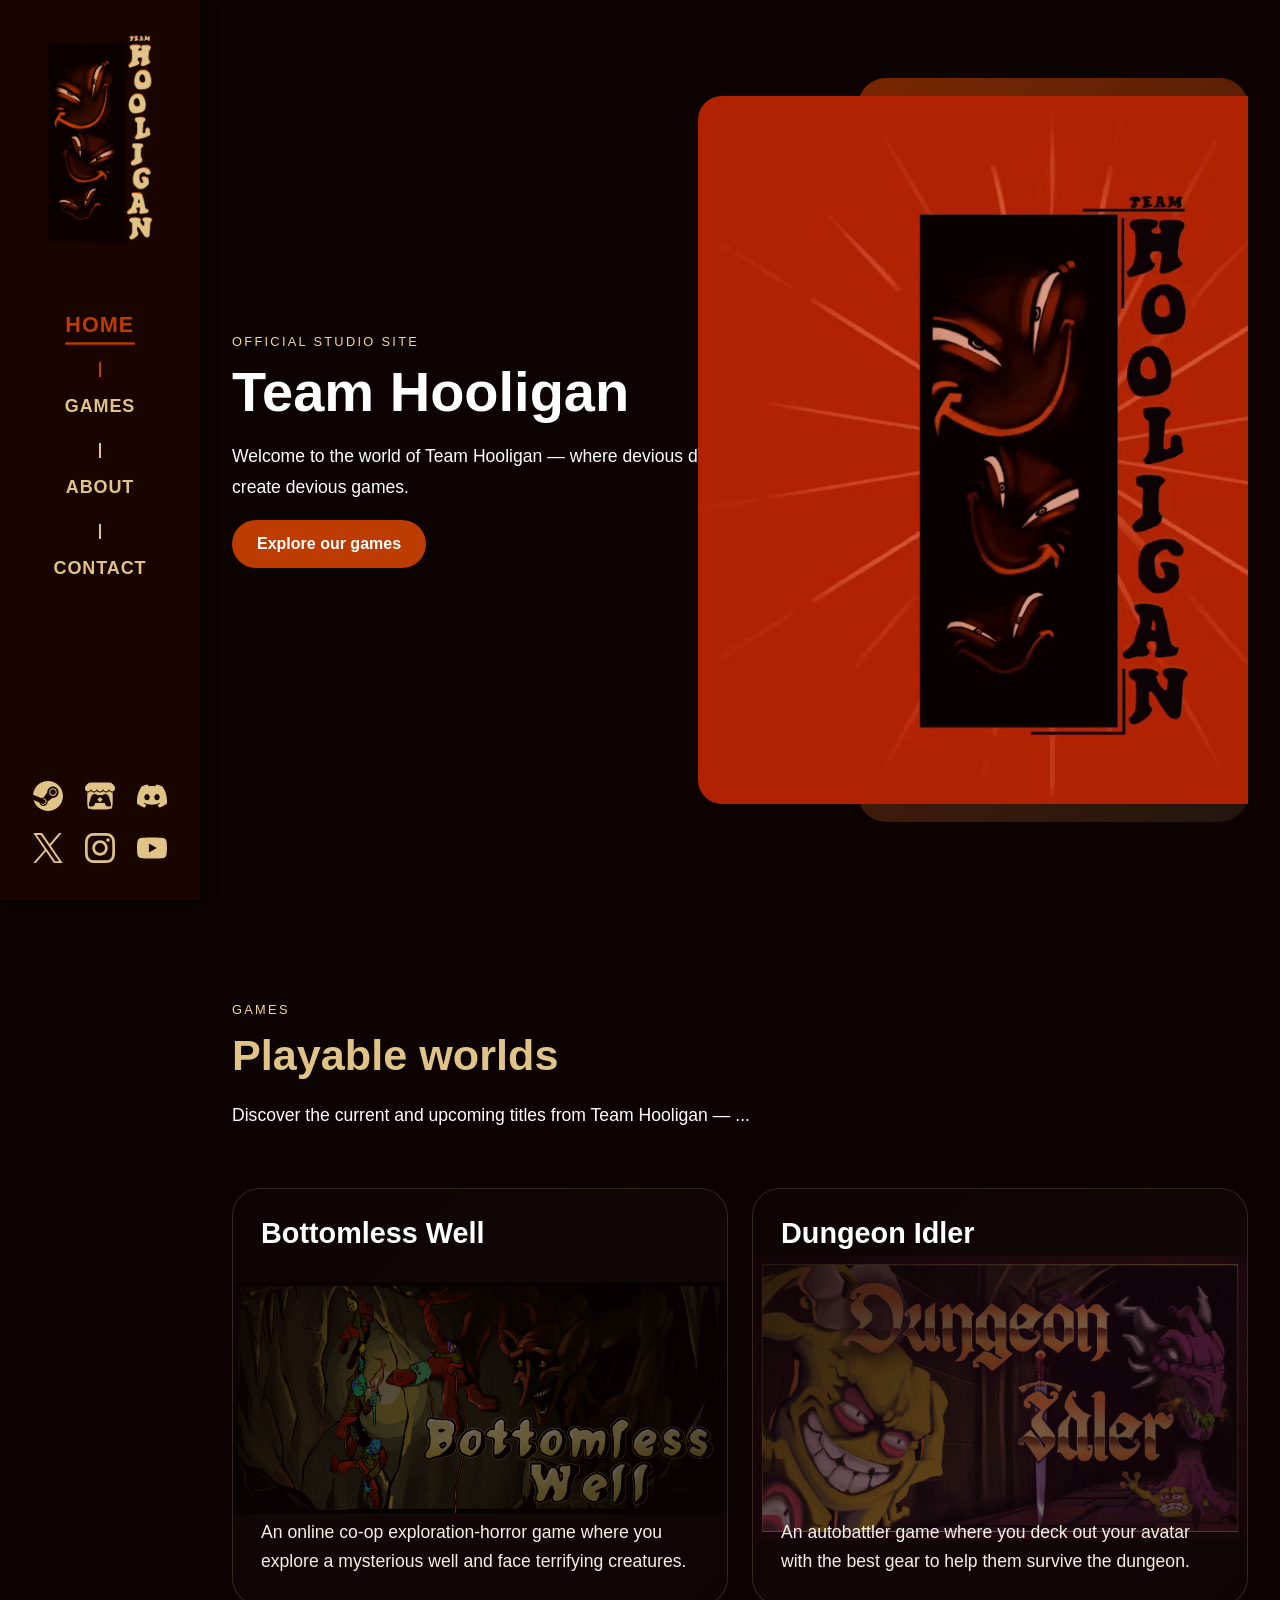
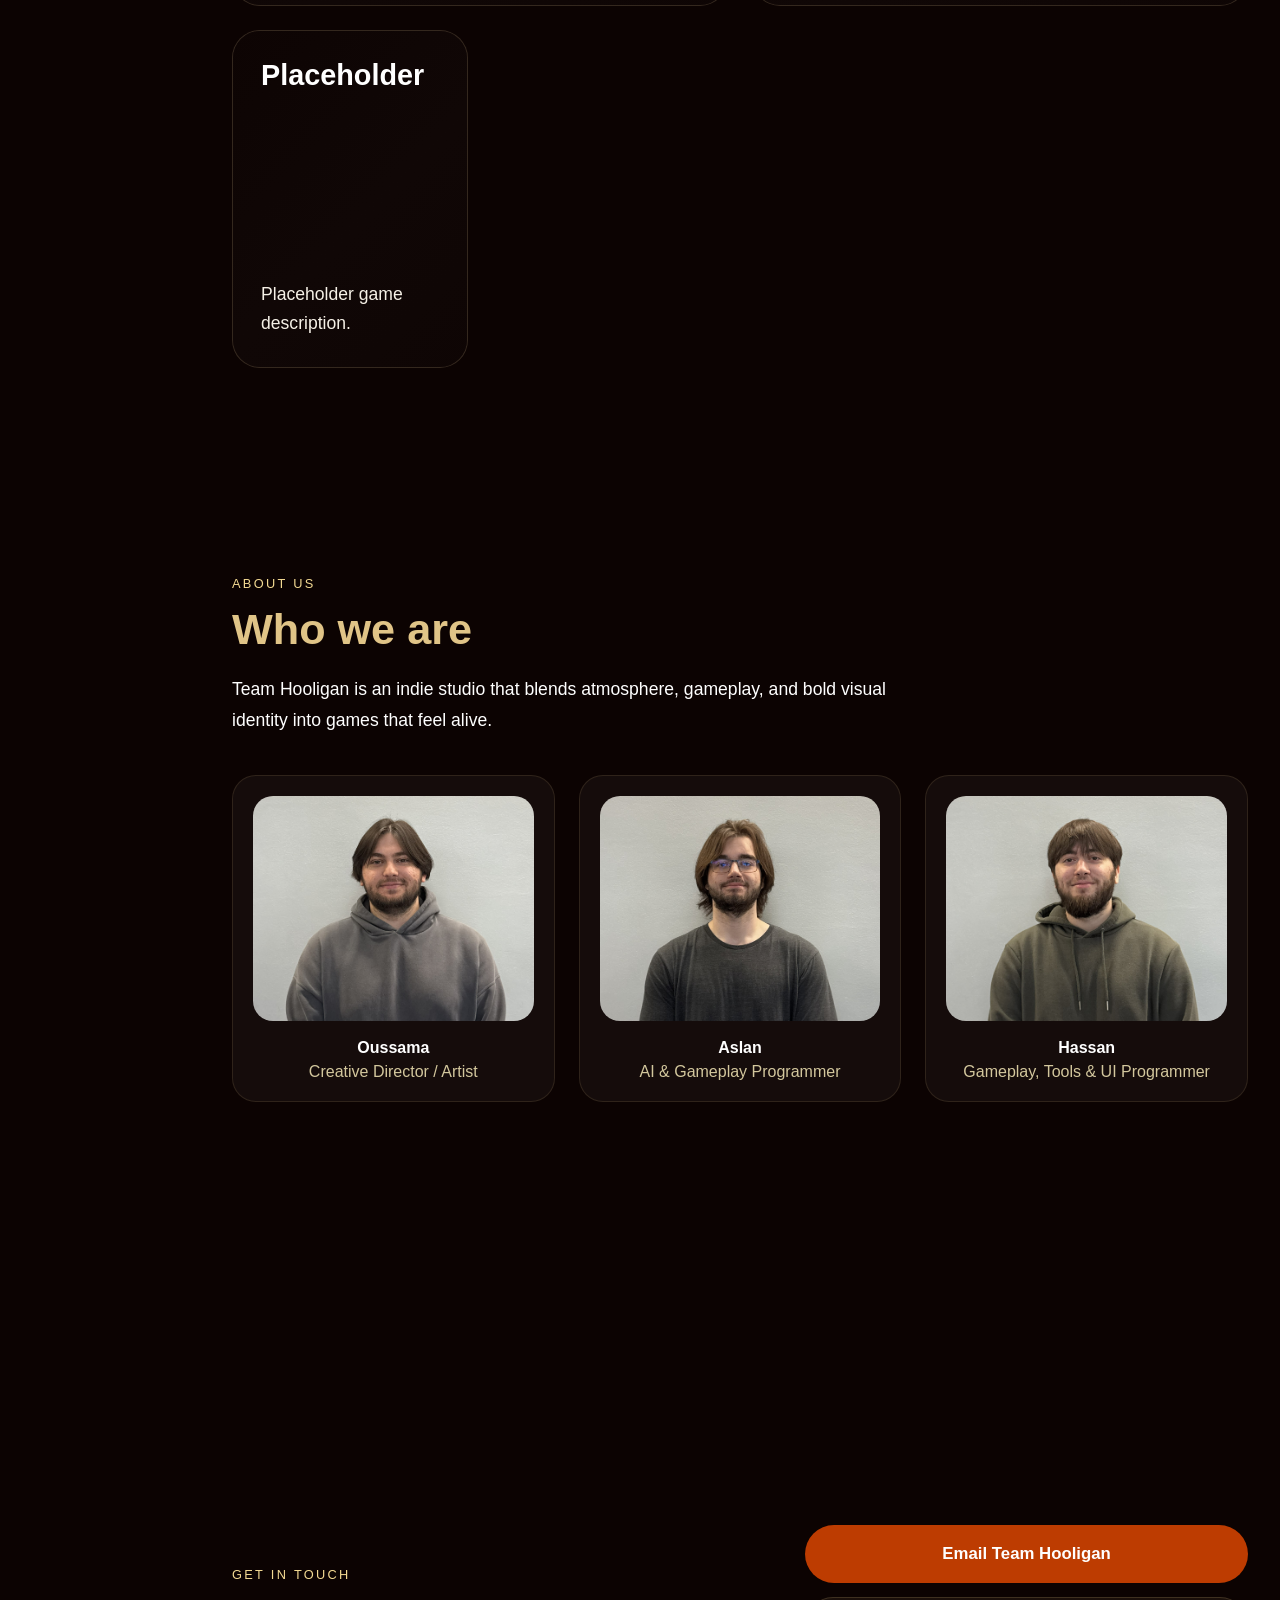
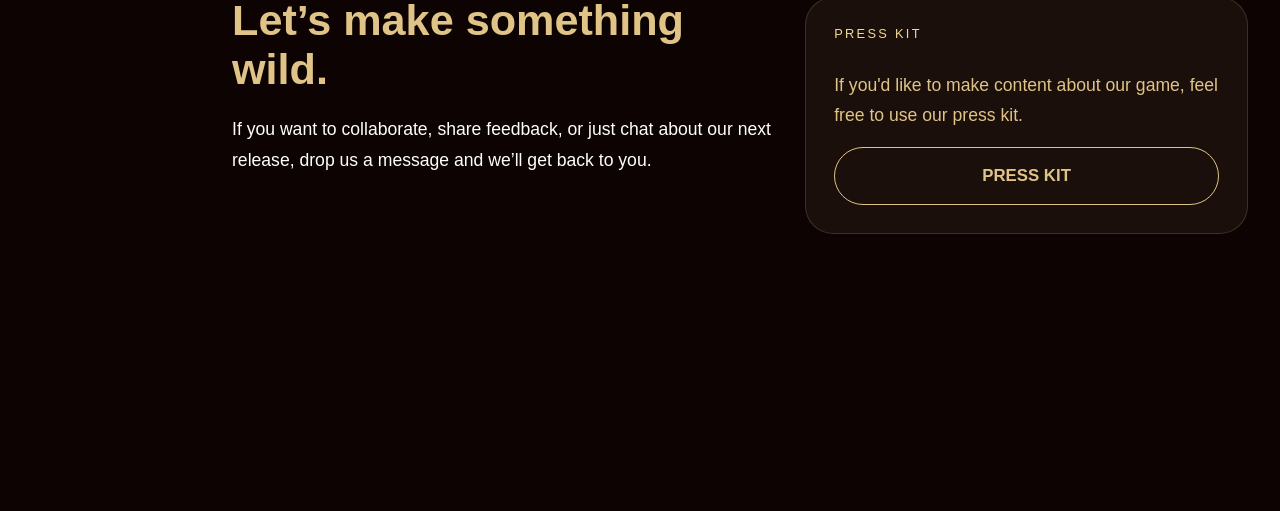
==== commit b7faa1f3: "Update background image paths for Bottomless Well and Dungeon Idler game cards" ====
--- a/index.html
+++ b/index.html
@@ -102,12 +102,12 @@
 				</div>
 			</div>
 			<div class="game-grid">
-				<article class="game-card featured" style="background-image: url('Assets/Images/BottomlessWell_Header.png');">
+				<article class="game-card featured" style="background-image: url('Assets/Images/BottomlessWell/BottomlessWell_Header.png');">
 					<!-- <div class="card-label">Featured</div> -->
 					<h3>Bottomless Well</h3>
 					<p>An online co-op exploration-horror game where you explore a mysterious well and face terrifying creatures.</p>
 				</article>
-				<article class="game-card featured" style="background-image: url('Assets/Images/Main Capsule.png');">
+				<article class="game-card featured" style="background-image: url('Assets/Images/DungeonIdler/DungeonIdler_Header.png');">
 					<h3>Dungeon Idler</h3>
 					<p>An autobattler game where you deck out your avatar with the best gear to help them survive the dungeon.</p>
 				</article>
--- a/Assets/css/styles.css
+++ b/Assets/css/styles.css
@@ -1,12 +1,56 @@
 /* CSS Document */
+:root {
+    /* Colors */
+    --bg-color: #0c0302;
+    --text-color: #ffffff;
+    --sidebar-bg: #190400;
+    --accent: #e0c487;
+    --accent-2: #bd3c01;
+    --eyebrow-color: #f3d992;
+    --label-color: #f7e5c0;
+    --muted-text: #f6f1e7;
+    --video-bg: #000;
+    
+    /* Overlays / shadows */
+    --overlay: rgba(12, 3, 2, 0.35);
+    --shadow: 2px 0 16px rgba(0, 0, 0, 0.45);
+
+    /* Cards & borders */
+    --card-bg: rgba(255,255,255,0.04);
+    --card-border-color: rgba(224,196,135,0.15);
+    --card-border-weak-color: rgba(224,196,135,0.12);
+    --card-overlay-gradient: linear-gradient(135deg, rgba(12, 3, 2, 0.88) 0%, rgba(12, 3, 2, 0.55) 55%, rgba(12, 3, 2, 0.75) 100%);
+
+    /* Hero */
+    --hero-bg-gradient: linear-gradient(135deg, rgba(189,60,1,0.95), rgba(224,196,135,0.15));
+
+    /* Buttons / UI */
+    --pill-radius: 999px;
+    --button-text-color: #ffffff;
+    --button-bg: rgba(255,255,255,0.04);
+    --button-secondary-hover-bg: rgba(224,196,135,0.12);
+
+    /* Layout & sizing */
+    --sidebar-width: 200px;
+    --logo-max-height: 220px;
+    --icon-size: 40px;
+
+    /* Typography */
+    --font-family: Arial, Helvetica, sans-serif;
+    --base-font-size: 1.1rem;
+    --h1-size: 3.5rem;
+    --h2-size: 2.7rem;
+    --h1-mobile-size: 2.8rem;
+}
+
 html {
     scroll-behavior: smooth;
 }
 
 body {
-    background-color: #0c0302;
-    color: #ffffff;
-    font-family: Arial, Helvetica, sans-serif;
+    background-color: var(--bg-color);
+    color: var(--text-color);
+    font-family: var(--font-family);
     margin: 0;
     padding: 0;
     overflow-x: hidden;
@@ -17,9 +61,9 @@
     top: 0;
     left: 0;
     bottom: 0;
-    width: 200px;
-    background-color: #190400;
-    box-shadow: 2px 0 16px rgba(0, 0, 0, 0.45);
+    width: var(--sidebar-width);
+    background-color: var(--sidebar-bg);
+    box-shadow: var(--shadow);
     z-index: 1000;
 }
 
@@ -46,7 +90,7 @@
     flex: 0 0 auto;
 
     img {
-        max-height: 220px;
+        max-height: var(--logo-max-height);
         width: auto;
         display: block;
     }
@@ -60,7 +104,7 @@
     height: 48px;
     border: none;
     background: transparent;
-    color: #e0c487;
+    color: var(--accent);
     cursor: pointer;
     padding: 0;
 }
@@ -137,7 +181,7 @@
     }
 
     li {
-        color: #e0c487;
+        color: var(--accent);
         text-transform: uppercase;
         font-weight: bold;
         display: flex;
@@ -146,7 +190,7 @@
     }
 
     a {
-        color: #e0c487;
+        color: var(--accent);
         text-decoration: none;
         font-size: 18px;
         letter-spacing: 0.05em;
@@ -157,24 +201,24 @@
     }
 
     a:hover {
-        color: #bd3c01;
+        color: var(--accent-2);
         transform: scale(1.2);
     }
 
     a.active {
-        color: #bd3c01;
-        border-bottom: 2px solid #bd3c01;
+        color: var(--accent-2);
+        border-bottom: 2px solid var(--accent-2);
         transform: scale(1.2);
     }
 }
 
 .nav-separator {
-    color: #e0c487;
+    color: var(--accent);
     transition: color 0.3s ease;
 }
 
 .nav-separator.separator-active {
-    color: #bd3c01;
+    color: var(--accent-2);
 }
 
 .social-links {
@@ -199,7 +243,7 @@
     display: inline-flex;
     align-items: center;
     justify-content: center;
-    color: #e0c487;
+    color: var(--accent);
     text-decoration: none;
     transition: color 0.2s ease, transform 0.2s ease;
 
@@ -213,12 +257,12 @@
 
 .social-icon:hover,
 .social-icon:focus {
-    color: #bd3c01;
+    color: var(--accent-2);
     transform: translateY(-2px);
 }
 
 .content {
-    margin-left: 200px;
+    margin-left: var(--sidebar-width);
     min-height: 100vh;
     box-sizing: border-box;
     padding: 0px 32px;
@@ -253,17 +297,17 @@
 }
 
 .page-section h1 {
-    font-size: 3.5rem;
+    font-size: var(--h1-size);
     line-height: 1.03;
 }
 
 .page-section h2 {
-    font-size: 2.7rem;
-    color: #e0c487;
+    font-size: var(--h2-size);
+    color: var(--accent);
 }
 
 .page-section p {
-    font-size: 1.1rem;
+    font-size: var(--base-font-size);
     line-height: 1.75;
     max-width: 760px;
 }
@@ -272,7 +316,7 @@
     display: inline-block;
     text-transform: uppercase;
     letter-spacing: 0.18em;
-    color: #f3d992;
+    color: var(--eyebrow-color);
     font-size: 0.8rem;
     margin-bottom: 14px;
 }
@@ -282,7 +326,7 @@
     align-items: center;
     justify-content: center;
     padding: 14px 24px;
-    border-radius: 999px;
+    border-radius: var(--pill-radius);
     border: 1px solid transparent;
     font-weight: bold;
     text-decoration: none;
@@ -295,8 +339,8 @@
 }
 
 .button-primary {
-    background-color: #bd3c01;
-    color: #ffffff;
+    background-color: var(--accent-2);
+    color: var(--button-text-color);
 }
 
 .button-large {
@@ -324,7 +368,7 @@
     position: relative;
     min-height: 420px;
     border-radius: 28px;
-    background: linear-gradient(135deg, rgba(189,60,1,0.95), rgba(224,196,135,0.15));
+    background: var(--hero-bg-gradient);
     display: flex;
     align-items: center;
     justify-content: center;
@@ -340,7 +384,7 @@
     content: "";
     position: absolute;
     inset: 0;
-    background: rgba(12, 3, 2, 0.35);
+    background: var(--overlay);
     border-radius: 24px;
 }
 
@@ -371,11 +415,11 @@
 }
 
 .game-card {
-    background-color: rgba(255,255,255,0.04);
+    background-color: var(--card-bg);
     background-size: contain;
     background-position: center;
     background-repeat: no-repeat;
-    border: 1px solid rgba(224,196,135,0.15);
+    border: 1px solid var(--card-border-color);
     border-radius: 28px;
     padding: 28px;
     display: flex;
@@ -391,7 +435,7 @@
     content: "";
     position: absolute;
     inset: 0;
-    background: linear-gradient(135deg, rgba(12, 3, 2, 0.88) 0%, rgba(12, 3, 2, 0.55) 55%, rgba(12, 3, 2, 0.75) 100%);
+    background: var(--card-overlay-gradient);
     z-index: 0;
     pointer-events: none;
 }
@@ -409,7 +453,7 @@
 .game-card .card-label {
     display: inline-flex;
     margin-bottom: 18px;
-    color: #f7e5c0;
+    color: var(--label-color);
     text-transform: uppercase;
     letter-spacing: 0.18em;
     font-size: 0.75rem;
@@ -423,7 +467,7 @@
 .game-card p {
     margin: 0;
     line-height: 1.7;
-    color: #f6f1e7;
+    color: var(--muted-text);
 }
 
 .about-section {
@@ -444,7 +488,7 @@
 
 .team-card {
     background: rgba(255,255,255,0.04);
-    border: 1px solid rgba(224,196,135,0.12);
+    border: 1px solid var(--card-border-weak-color);
     border-radius: 24px;
     padding: 20px;
     display: grid;
@@ -520,19 +564,19 @@
 
 .press-kit-panel p {
     margin: 0;
-    color: #e0c487;
+    color: var(--accent);
     line-height: 1.7;
 }
 
 .button-secondary {
     background: transparent;
-    color: #e0c487;
+    color: var(--accent);
     border: 1px solid #e0c487;
 }
 
 .button-secondary:hover,
 .button-secondary:focus-visible {
-    background: rgba(224,196,135,0.12);
+    background: var(--button-secondary-hover-bg);
     transform: translateY(-1px);
 }
 
@@ -551,7 +595,7 @@
     border: 1px solid rgba(224,196,135,0.2);
     color: #fff;
     text-decoration: none;
-    background: rgba(255,255,255,0.04);
+    background: var(--button-bg);
     transition: background-color 0.2s ease, transform 0.2s ease;
 }
 
@@ -598,7 +642,7 @@
     }
 
     .hero-copy h1 {
-        font-size: 2.8rem;
+        font-size: var(--h1-mobile-size);
     }
 
     .page-section h2 {
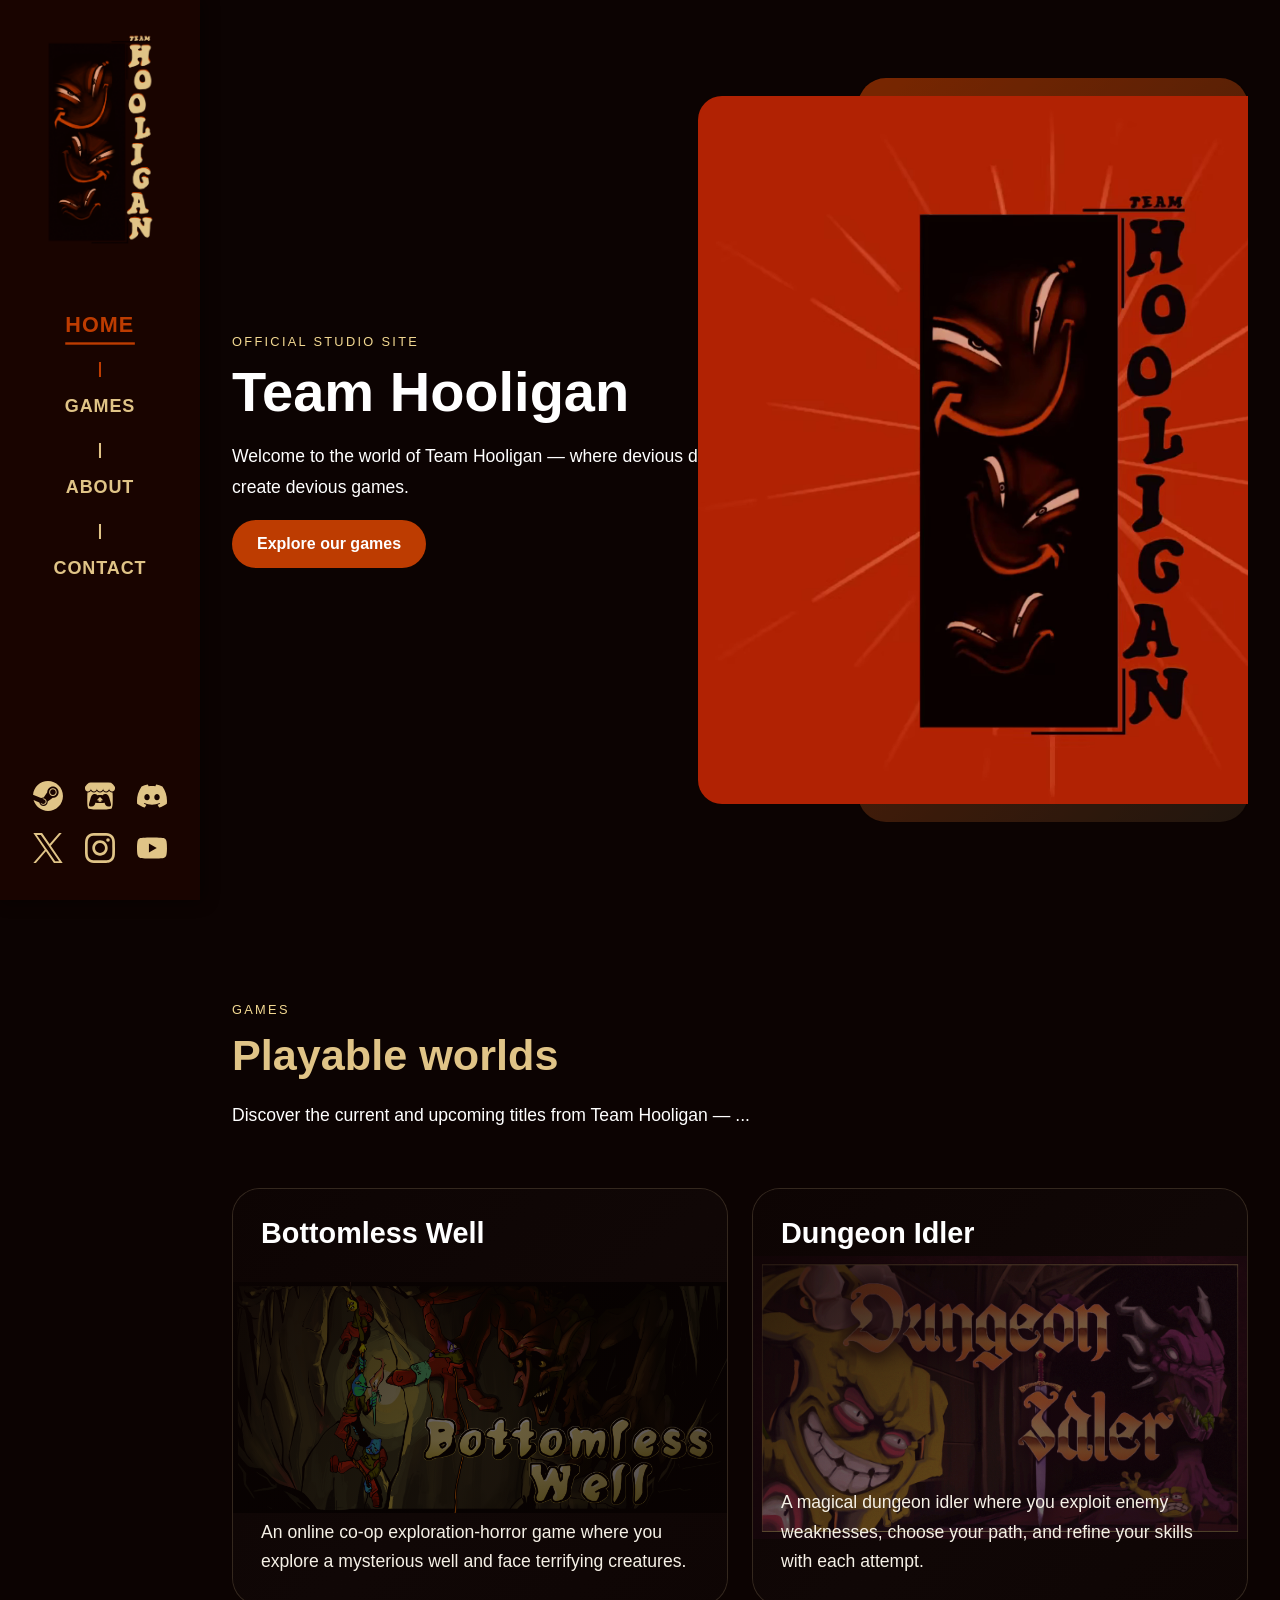
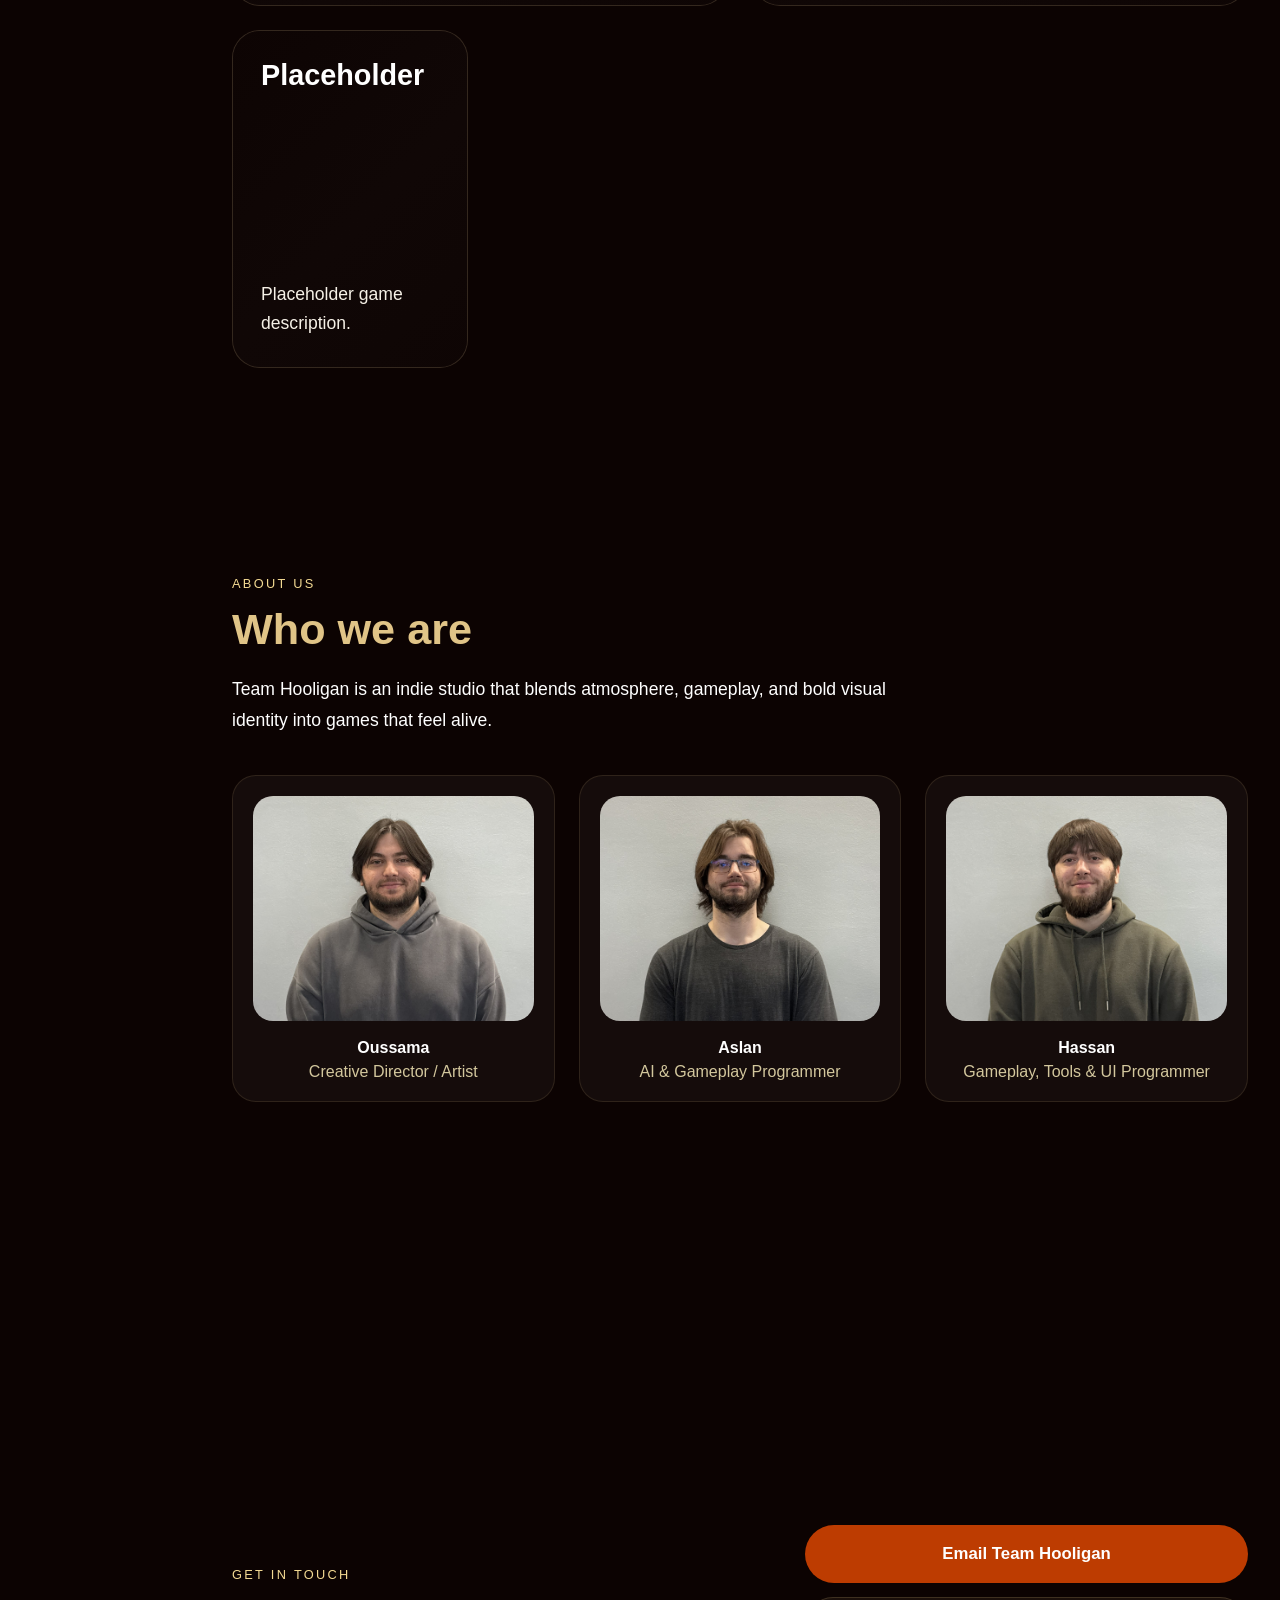
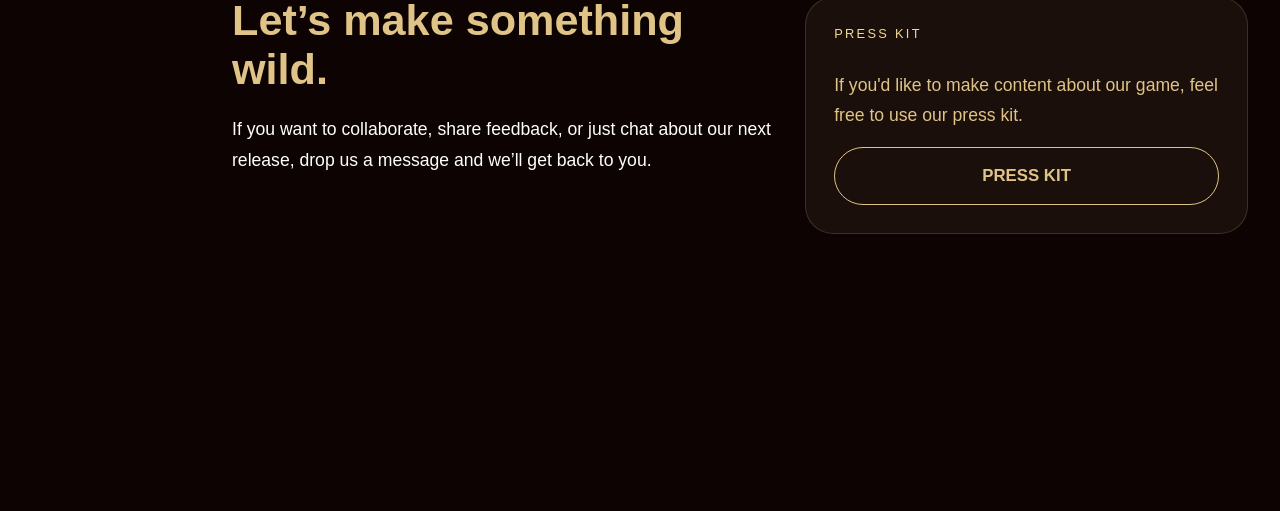
==== commit dbeab7d0: "Add Dungeon Idler game page with styles and images" ====
--- a/index.html
+++ b/index.html
@@ -107,10 +107,10 @@
 					<h3>Bottomless Well</h3>
 					<p>An online co-op exploration-horror game where you explore a mysterious well and face terrifying creatures.</p>
 				</article>
-				<article class="game-card featured" style="background-image: url('Assets/Images/DungeonIdler/DungeonIdler_Header.png');">
+				<a class="game-card featured" href="Assets/GamePages/dungeon-idler.html" style="background-image: url('Assets/Images/DungeonIdler/DungeonIdler_Header.png');" aria-label="Learn more about Dungeon Idler">
 					<h3>Dungeon Idler</h3>
-					<p>An autobattler game where you deck out your avatar with the best gear to help them survive the dungeon.</p>
-				</article>
+					<p>A magical dungeon idler where you exploit enemy weaknesses, choose your path, and refine your skills with each attempt.</p>
+				</a>
 				<article class="game-card" style="background-image: url('');">
 					<h3>Placeholder</h3>
 					<p>Placeholder game description.</p>
--- a/Assets/css/styles.css
+++ b/Assets/css/styles.css
@@ -431,6 +431,20 @@
     isolation: isolate;
 }
 
+.game-card[href] {
+    color: inherit;
+    text-decoration: none;
+}
+
+.game-card[href]:hover {
+    border-color: var(--accent);
+}
+
+.game-card[href]:focus-visible {
+    outline: 3px solid var(--accent);
+    outline-offset: 4px;
+}
+
 .game-card::before {
     content: "";
     position: absolute;
@@ -807,3 +821,18 @@
         grid-template-columns: 1fr;
     }
 }
+
+@media (prefers-reduced-motion: reduce) {
+    html {
+        scroll-behavior: auto;
+    }
+
+    *,
+    *::before,
+    *::after {
+        scroll-behavior: auto !important;
+        animation-duration: 0.01ms !important;
+        animation-iteration-count: 1 !important;
+        transition-duration: 0.01ms !important;
+    }
+}
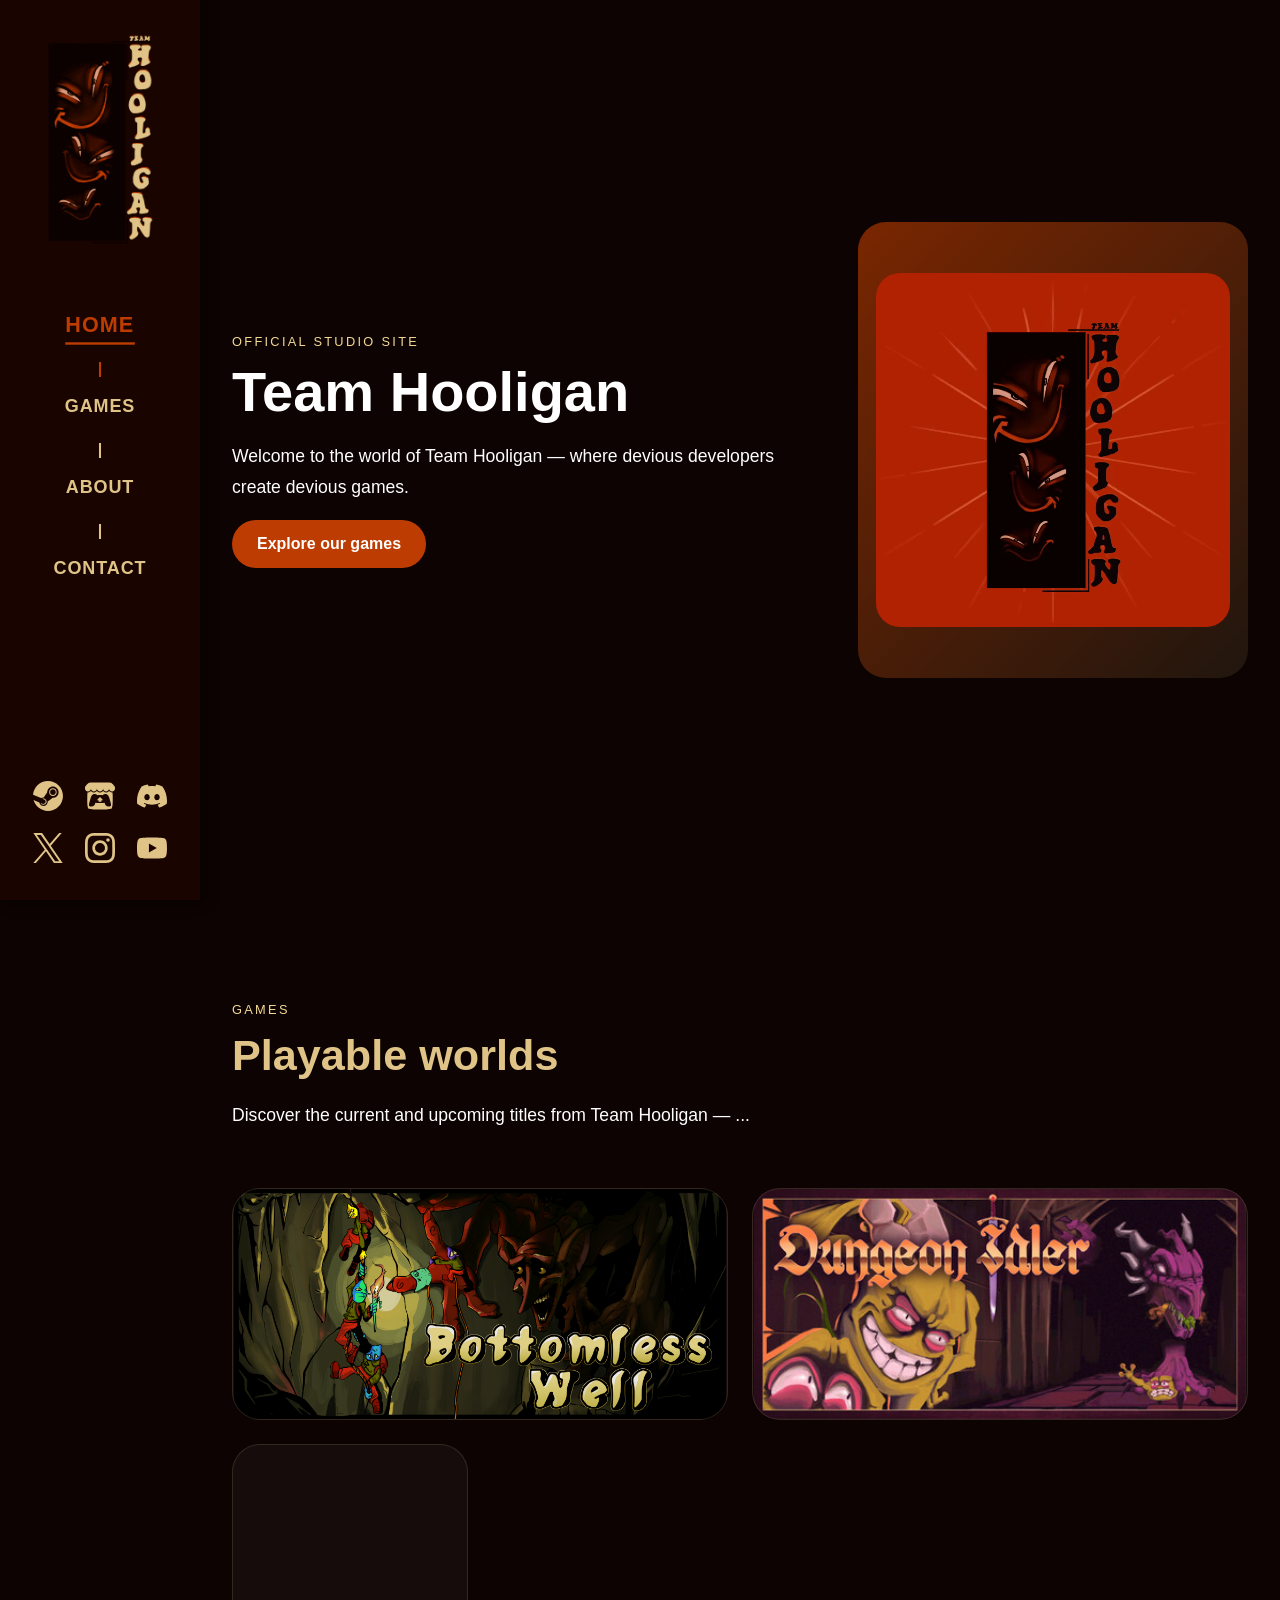
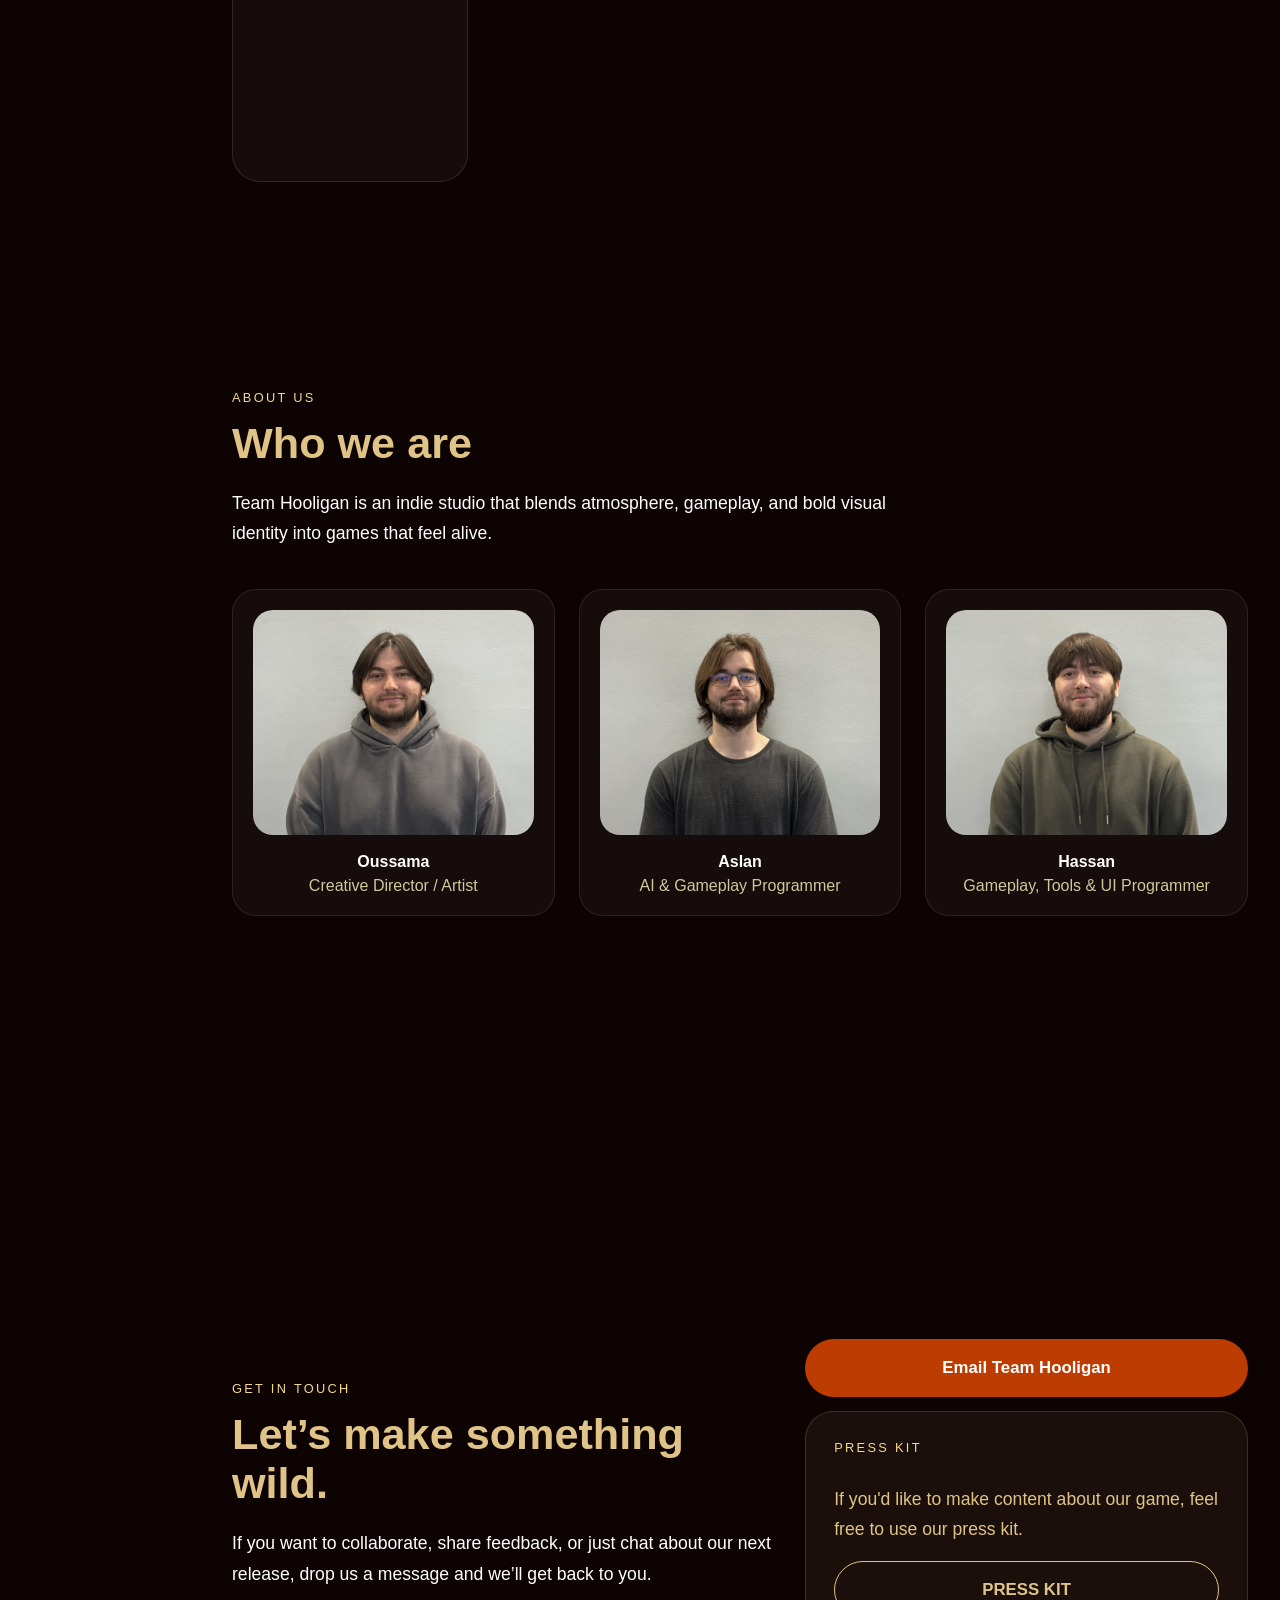
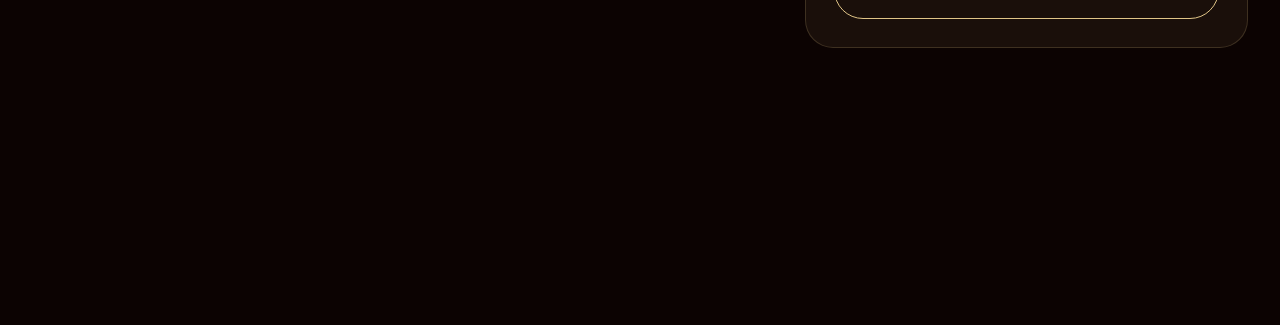
==== commit dd2c456b: "Add website art bible, update styles for game cards, and enhance smooth scrolling functionality" ====
--- a/index.html
+++ b/index.html
@@ -102,7 +102,7 @@
 				</div>
 			</div>
 			<div class="game-grid">
-				<article class="game-card featured" style="background-image: url('Assets/Images/BottomlessWell/BottomlessWell_Header.png');">
+				<article class="game-card featured" tabindex="0" style="background-image: url('Assets/Images/BottomlessWell/BottomlessWell_Header.png');">
 					<!-- <div class="card-label">Featured</div> -->
 					<h3>Bottomless Well</h3>
 					<p>An online co-op exploration-horror game where you explore a mysterious well and face terrifying creatures.</p>
@@ -111,7 +111,7 @@
 					<h3>Dungeon Idler</h3>
 					<p>A magical dungeon idler where you exploit enemy weaknesses, choose your path, and refine your skills with each attempt.</p>
 				</a>
-				<article class="game-card" style="background-image: url('');">
+				<article class="game-card" tabindex="0" style="background-image: url('');">
 					<h3>Placeholder</h3>
 					<p>Placeholder game description.</p>
 				</article>
--- a/Assets/css/styles.css
+++ b/Assets/css/styles.css
@@ -391,8 +391,11 @@
 .hero-media video {
     position: relative;
     border-radius: 24px;
-    width: 200%;
-    height: 200%;
+    width: auto;
+    height: auto;
+    max-width: 100%;
+    max-height: 100%;
+    object-fit: contain;
     z-index: 1;
 }
 
@@ -440,7 +443,7 @@
     border-color: var(--accent);
 }
 
-.game-card[href]:focus-visible {
+.game-card:focus-visible {
     outline: 3px solid var(--accent);
     outline-offset: 4px;
 }
@@ -450,8 +453,10 @@
     position: absolute;
     inset: 0;
     background: var(--card-overlay-gradient);
+    opacity: 0;
     z-index: 0;
     pointer-events: none;
+    transition: opacity 0.2s ease;
 }
 
 .game-card > * {
@@ -461,7 +466,47 @@
 
 .game-card.featured {
     grid-column: span 2;
-    min-height: 360px;
+    box-sizing: border-box;
+    aspect-ratio: 460 / 215;
+    min-height: 0;
+}
+
+.game-card h3,
+.game-card p {
+    opacity: 0;
+    transition: opacity 0.24s ease, transform 0.32s cubic-bezier(0.2, 0.8, 0.2, 1);
+}
+
+.game-card h3 {
+    transform: translateY(-12px) scale(0.99);
+    transition-duration: 0.2s, 0.32s, 0s;
+}
+
+.game-card p {
+    transform: translateY(18px) scale(0.97);
+    transition-delay: 0.1s;
+}
+
+.game-card:hover::before,
+.game-card:focus-within::before,
+.game-card:focus-visible::before {
+    opacity: 1;
+}
+
+.game-card:hover h3,
+.game-card:hover p,
+.game-card:focus-within h3,
+.game-card:focus-within p,
+.game-card:focus-visible h3,
+.game-card:focus-visible p {
+    opacity: 1;
+    transform: translateY(0);
+}
+
+.game-card:hover h3,
+.game-card:focus-within h3,
+.game-card:focus-visible h3 {
+    transition-delay: 0s;
 }
 
 .game-card .card-label {
@@ -661,6 +706,20 @@
 
     .page-section h2 {
         font-size: 2rem;
+    }
+
+    .game-card.featured {
+        padding: 10px;
+    }
+
+    .game-card.featured h3 {
+        font-size: 1.2rem;
+        margin-bottom: 4px;
+    }
+
+    .game-card.featured p {
+        font-size: 0.8rem;
+        line-height: 1.3;
     }
 
     .game-grid,
@@ -835,4 +894,9 @@
         animation-iteration-count: 1 !important;
         transition-duration: 0.01ms !important;
     }
-}
+
+    .game-card h3,
+    .game-card p {
+        transition-delay: 0s !important;
+    }
+}
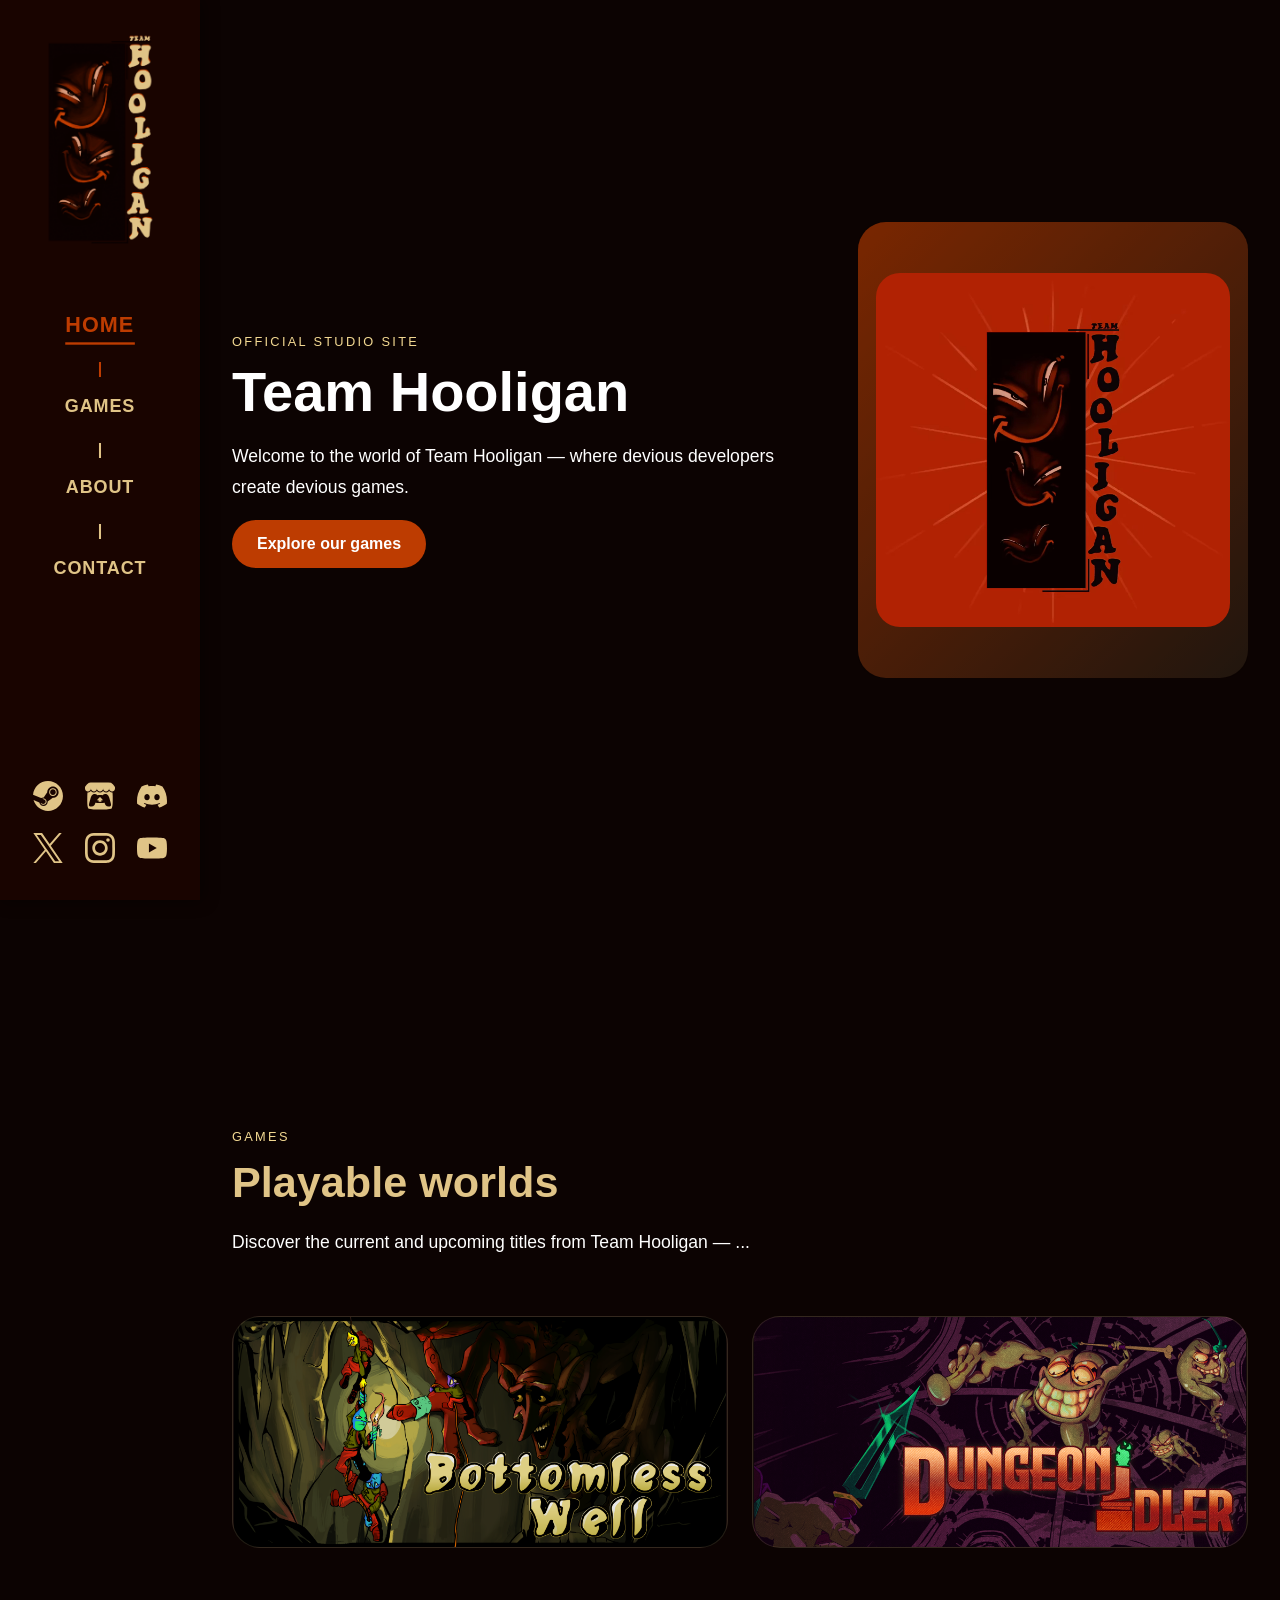
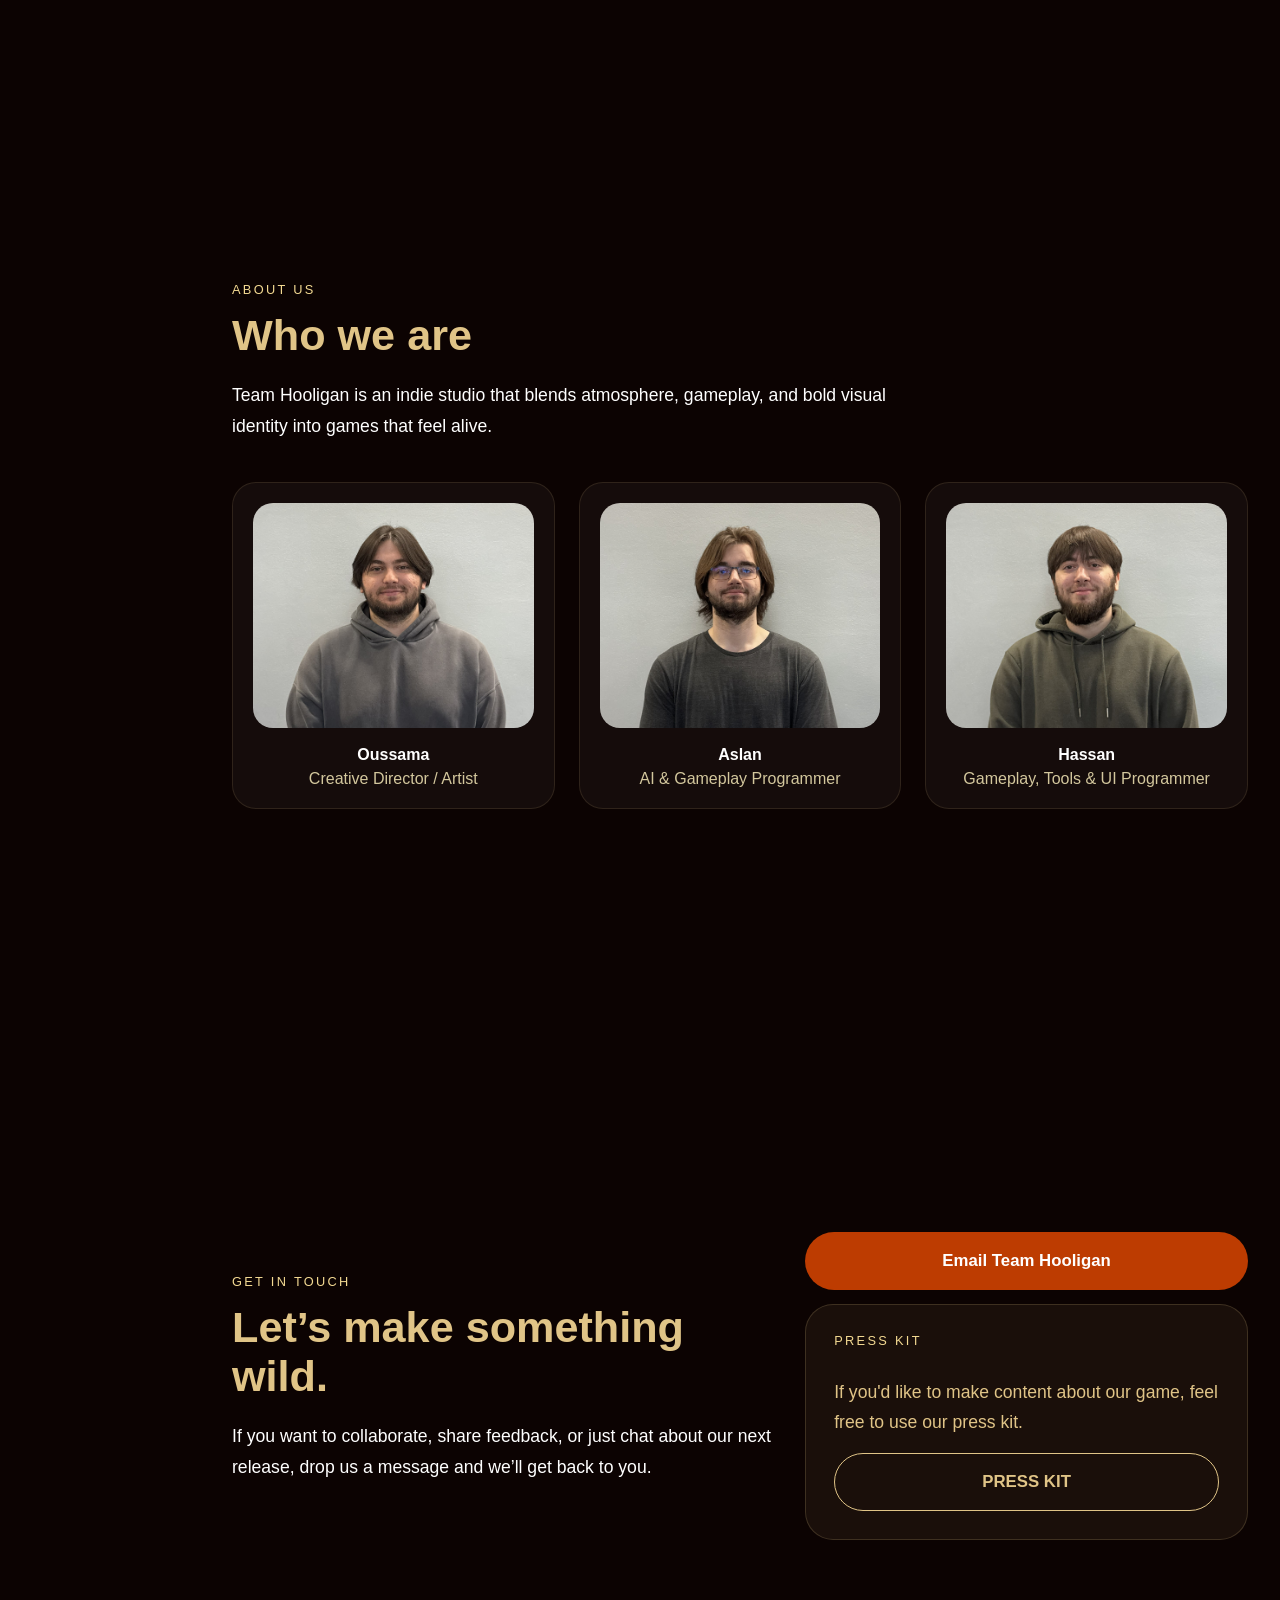
==== commit 8b1d35f2: "Enhance Dungeon Idler page with new screenshot gallery, update styles, and improve navigation" ====
--- a/index.html
+++ b/index.html
@@ -4,6 +4,7 @@
 <meta charset="utf-8">
 <title>Team Hooligan - Devious Games by Devious Developers</title>
 <link rel="stylesheet" href="Assets/css/styles.css">
+<link rel="stylesheet" href="Assets/css/home.css">
 <script defer src="Assets/js/smooth_scroll.js"></script>
 </head>
 
@@ -105,19 +106,15 @@
 				<article class="game-card featured" tabindex="0" style="background-image: url('Assets/Images/BottomlessWell/BottomlessWell_Header.png');">
 					<!-- <div class="card-label">Featured</div> -->
 					<h3>Bottomless Well</h3>
-					<p>An online co-op exploration-horror game where you explore a mysterious well and face terrifying creatures.</p>
+					<p>Coming soon!</p>
 				</article>
-				<a class="game-card featured" href="Assets/GamePages/dungeon-idler.html" style="background-image: url('Assets/Images/DungeonIdler/DungeonIdler_Header.png');" aria-label="Learn more about Dungeon Idler">
+				<a class="game-card featured" href="Assets/GamePages/dungeon-idler.html" style="background-image: url('Assets/Images/DungeonIdler/Header_Capsule.png');" aria-label="Learn more about Dungeon Idler">
 					<h3>Dungeon Idler</h3>
-					<p>A magical dungeon idler where you exploit enemy weaknesses, choose your path, and refine your skills with each attempt.</p>
+					<p>Fight your way through the endless corridors of Dungeon Idler, an idle roguelite dungeon crawler where death is just another step to power! Collect gear, exploit enemy weaknesses, and upgrade your skills to push further with every run.</p>
 				</a>
-				<article class="game-card" tabindex="0" style="background-image: url('');">
+				<!-- <article class="game-card" tabindex="0" style="background-image: url('');">
 					<h3>Placeholder</h3>
 					<p>Placeholder game description.</p>
-				</article>
-				<!-- <article class="game-card">
-					<h3>Shadow Circus</h3>
-					<p>Explore a surreal carnival where every encounter hides a new threat.</p>
 				</article> -->
 			</div>
 		</section>
--- a/Assets/css/styles.css
+++ b/Assets/css/styles.css
@@ -15,7 +15,6 @@
     --overlay: rgba(12, 3, 2, 0.35);
     --shadow: 2px 0 16px rgba(0, 0, 0, 0.45);
 
-    /* Cards & borders */
     --card-bg: rgba(255,255,255,0.04);
     --card-border-color: rgba(224,196,135,0.15);
     --card-border-weak-color: rgba(224,196,135,0.12);
@@ -399,22 +398,11 @@
     z-index: 1;
 }
 
-.games-section {
-    padding-top: 60px;
-    padding-bottom: 60px;
-    align-items: flex-start;
-    max-height: none;
-}
-
-.games-section .section-header {
-    margin-bottom: 40px;
-}
-
-.game-grid {
-    display: grid;
-    grid-template-columns: repeat(4, minmax(220px, 1fr));
-    gap: 24px;
+.hero-media iframe {
     width: 100%;
+    height: 100%;
+    border: 0;
+    border-radius: 28px;
 }
 
 .game-card {
@@ -539,94 +527,6 @@
     margin-bottom: 40px;
 }
 
-.team-grid {
-    display: grid;
-    grid-template-columns: repeat(3, minmax(180px, 1fr));
-    gap: 24px;
-}
-
-.team-card {
-    background: rgba(255,255,255,0.04);
-    border: 1px solid var(--card-border-weak-color);
-    border-radius: 24px;
-    padding: 20px;
-    display: grid;
-    gap: 18px;
-    text-align: center;
-}
-
-.team-card .portrait {
-    min-height: 220px;
-    border-radius: 20px;
-    background: linear-gradient(180deg, rgba(189,60,1,0.3), rgba(224,196,135,0.08));
-    display: flex;
-    align-items: center;
-    justify-content: center;
-    overflow: hidden;
-}
-
-.team-card .portrait img {
-    width: 100%;
-    height: 100%;
-    object-fit: cover;
-    display: block;
-}
-
-.team-meta strong {
-    display: block;
-    margin-bottom: 6px;
-}
-
-.team-meta span {
-    display: block;
-    color: #d3c79d;
-}
-
-.contact-section {
-    padding-top: 72px;
-    padding-bottom: 72px;
-}
-
-.contact-layout {
-    display: grid;
-    grid-template-columns: 1.1fr 0.9fr;
-    gap: 32px;
-    align-items: center;
-    min-height: 80dvh;
-}
-
-.contact-copy {
-    max-width: 580px;
-}
-
-.contact-right {
-    display: grid;
-    gap: 14px;
-    align-content: center;
-    justify-content: stretch;
-}
-
-.contact-actions {
-    display: grid;
-    gap: 14px;
-    align-items: start;
-}
-
-.press-kit-panel {
-    background: rgba(223, 194, 130, 0.068);
-    border: 1px solid rgba(224,196,135,0.18);
-    border-radius: 28px;
-    padding: 28px;
-    display: grid;
-    gap: 16px;
-}
-
-.press-kit-panel p {
-    margin: 0;
-    color: var(--accent);
-    line-height: 1.7;
-}
-
 .button-secondary {
     background: transparent;
     color: var(--accent);
@@ -639,73 +539,16 @@
     transform: translateY(-1px);
 }
 
-.contact-social {
-    display: flex;
-    flex-wrap: wrap;
-    gap: 12px;
-}
-
-.social-button {
-    display: inline-flex;
-    align-items: center;
-    justify-content: center;
-    padding: 12px 18px;
-    border-radius: 999px;
-    border: 1px solid rgba(224,196,135,0.2);
-    color: #fff;
-    text-decoration: none;
-    background: var(--button-bg);
-    transition: background-color 0.2s ease, transform 0.2s ease;
-}
-
-.social-button:hover,
-.social-button:focus-visible {
-    background: rgba(189,60,1,0.14);
-    transform: translateY(-1px);
-}
-
-@media (max-width: 900px) {
-    .hero-section .section-inner,
-    .contact-layout,
-    .game-grid,
-    .team-grid {
-        grid-template-columns: 1fr;
-    }
-
-    .hero-section .section-inner {
-        gap: 24px;
-        padding-top: 40px;
-        min-height: calc(100vh - 140px);
-    }
-
-    .hero-media {
-        min-height: 320px;
-    }
-
-    .game-card.featured {
-        grid-column: span 1;
-    }
-
-    .contact-layout {
-        min-height: auto;
-    }
-}
-
 @media (max-width: 640px) {
     .sidebar-inner {
         padding: 16px 18px;
     }
 
-    .hero-section .section-inner {
-        padding-top: 28px;
-    }
-
-    .hero-copy h1 {
-        font-size: var(--h1-mobile-size);
-    }
-
     .page-section h2 {
         font-size: 2rem;
+    }
+    .social-links {
+        grid-template-columns: repeat(3, 40px);
     }
 
     .game-card.featured {
@@ -720,15 +563,6 @@
     .game-card.featured p {
         font-size: 0.8rem;
         line-height: 1.3;
-    }
-
-    .game-grid,
-    .team-grid {
-        gap: 18px;
-    }
-
-    .social-links {
-        grid-template-columns: repeat(3, 40px);
     }
 }
 
@@ -812,6 +646,20 @@
     .content {
         margin-left: 0;
     }
+
+    .hero-section .section-inner {
+        gap: 24px;
+        padding-top: 40px;
+        min-height: calc(100vh - 140px);
+    }
+
+    .hero-media {
+        min-height: 320px;
+    }
+
+    .game-card.featured {
+        grid-column: span 1;
+    }
 }
 
 @media (max-width: 640px) {
@@ -828,13 +676,14 @@
         justify-content: center;
         grid-template-columns: repeat(3, 40px);
     }
-}
-
-.hero-media iframe {
-    width: 100%;
-    height: 100%;
-    border: 0;
-    border-radius: 28px;
+
+    .hero-section .section-inner {
+        padding-top: 28px;
+    }
+
+    .hero-copy h1 {
+        font-size: var(--h1-mobile-size);
+    }
 }
 
 .screenshot-grid {
@@ -899,4 +748,5 @@
     .game-card p {
         transition-delay: 0s !important;
     }
-}
+
+}
--- a/Assets/css/home.css
+++ b/Assets/css/home.css
@@ -0,0 +1,151 @@
+.games-section {
+    padding-top: 60px;
+    padding-bottom: 60px;
+    align-items: flex-start;
+    max-height: none;
+}
+
+.games-section .section-header {
+    margin-bottom: 40px;
+}
+
+.game-grid {
+    display: grid;
+    grid-template-columns: repeat(4, minmax(220px, 1fr));
+    gap: 24px;
+    width: 100%;
+}
+
+.team-grid {
+    display: grid;
+    grid-template-columns: repeat(3, minmax(180px, 1fr));
+    gap: 24px;
+}
+
+.team-card {
+    background: rgba(255,255,255,0.04);
+    border: 1px solid var(--card-border-weak-color);
+    border-radius: 24px;
+    padding: 20px;
+    display: grid;
+    gap: 18px;
+    text-align: center;
+}
+
+.team-card .portrait {
+    min-height: 220px;
+    border-radius: 20px;
+    background: linear-gradient(180deg, rgba(189,60,1,0.3), rgba(224,196,135,0.08));
+    display: flex;
+    align-items: center;
+    justify-content: center;
+    overflow: hidden;
+}
+
+.team-card .portrait img {
+    width: 100%;
+    height: 100%;
+    object-fit: cover;
+    display: block;
+}
+
+.team-meta strong {
+    display: block;
+    margin-bottom: 6px;
+}
+
+.team-meta span {
+    display: block;
+    color: #d3c79d;
+}
+
+.contact-section {
+    padding-top: 72px;
+    padding-bottom: 72px;
+}
+
+.contact-layout {
+    display: grid;
+    grid-template-columns: 1.1fr 0.9fr;
+    gap: 32px;
+    align-items: center;
+    min-height: 80dvh;
+}
+
+.contact-copy {
+    max-width: 580px;
+}
+
+.contact-right {
+    display: grid;
+    gap: 14px;
+    align-content: center;
+    justify-content: stretch;
+}
+
+.contact-actions {
+    display: grid;
+    gap: 14px;
+    align-items: start;
+}
+
+.press-kit-panel {
+    background: rgba(223, 194, 130, 0.068);
+    border: 1px solid rgba(224,196,135,0.18);
+    border-radius: 28px;
+    padding: 28px;
+    display: grid;
+    gap: 16px;
+}
+
+.press-kit-panel p {
+    margin: 0;
+    color: var(--accent);
+    line-height: 1.7;
+}
+
+.contact-social {
+    display: flex;
+    flex-wrap: wrap;
+    gap: 12px;
+}
+
+.social-button {
+    display: inline-flex;
+    align-items: center;
+    justify-content: center;
+    padding: 12px 18px;
+    border-radius: 999px;
+    border: 1px solid rgba(224,196,135,0.2);
+    color: #fff;
+    text-decoration: none;
+    background: var(--button-bg);
+    transition: background-color 0.2s ease, transform 0.2s ease;
+}
+
+.social-button:hover,
+.social-button:focus-visible {
+    background: rgba(189,60,1,0.14);
+    transform: translateY(-1px);
+}
+
+@media (max-width: 900px) {
+    .hero-section .section-inner,
+    .contact-layout,
+    .game-grid,
+    .team-grid {
+        grid-template-columns: 1fr;
+    }
+
+    .contact-layout {
+        min-height: auto;
+    }
+}
+
+@media (max-width: 640px) {
+    .game-grid,
+    .team-grid {
+        gap: 18px;
+    }
+}
+
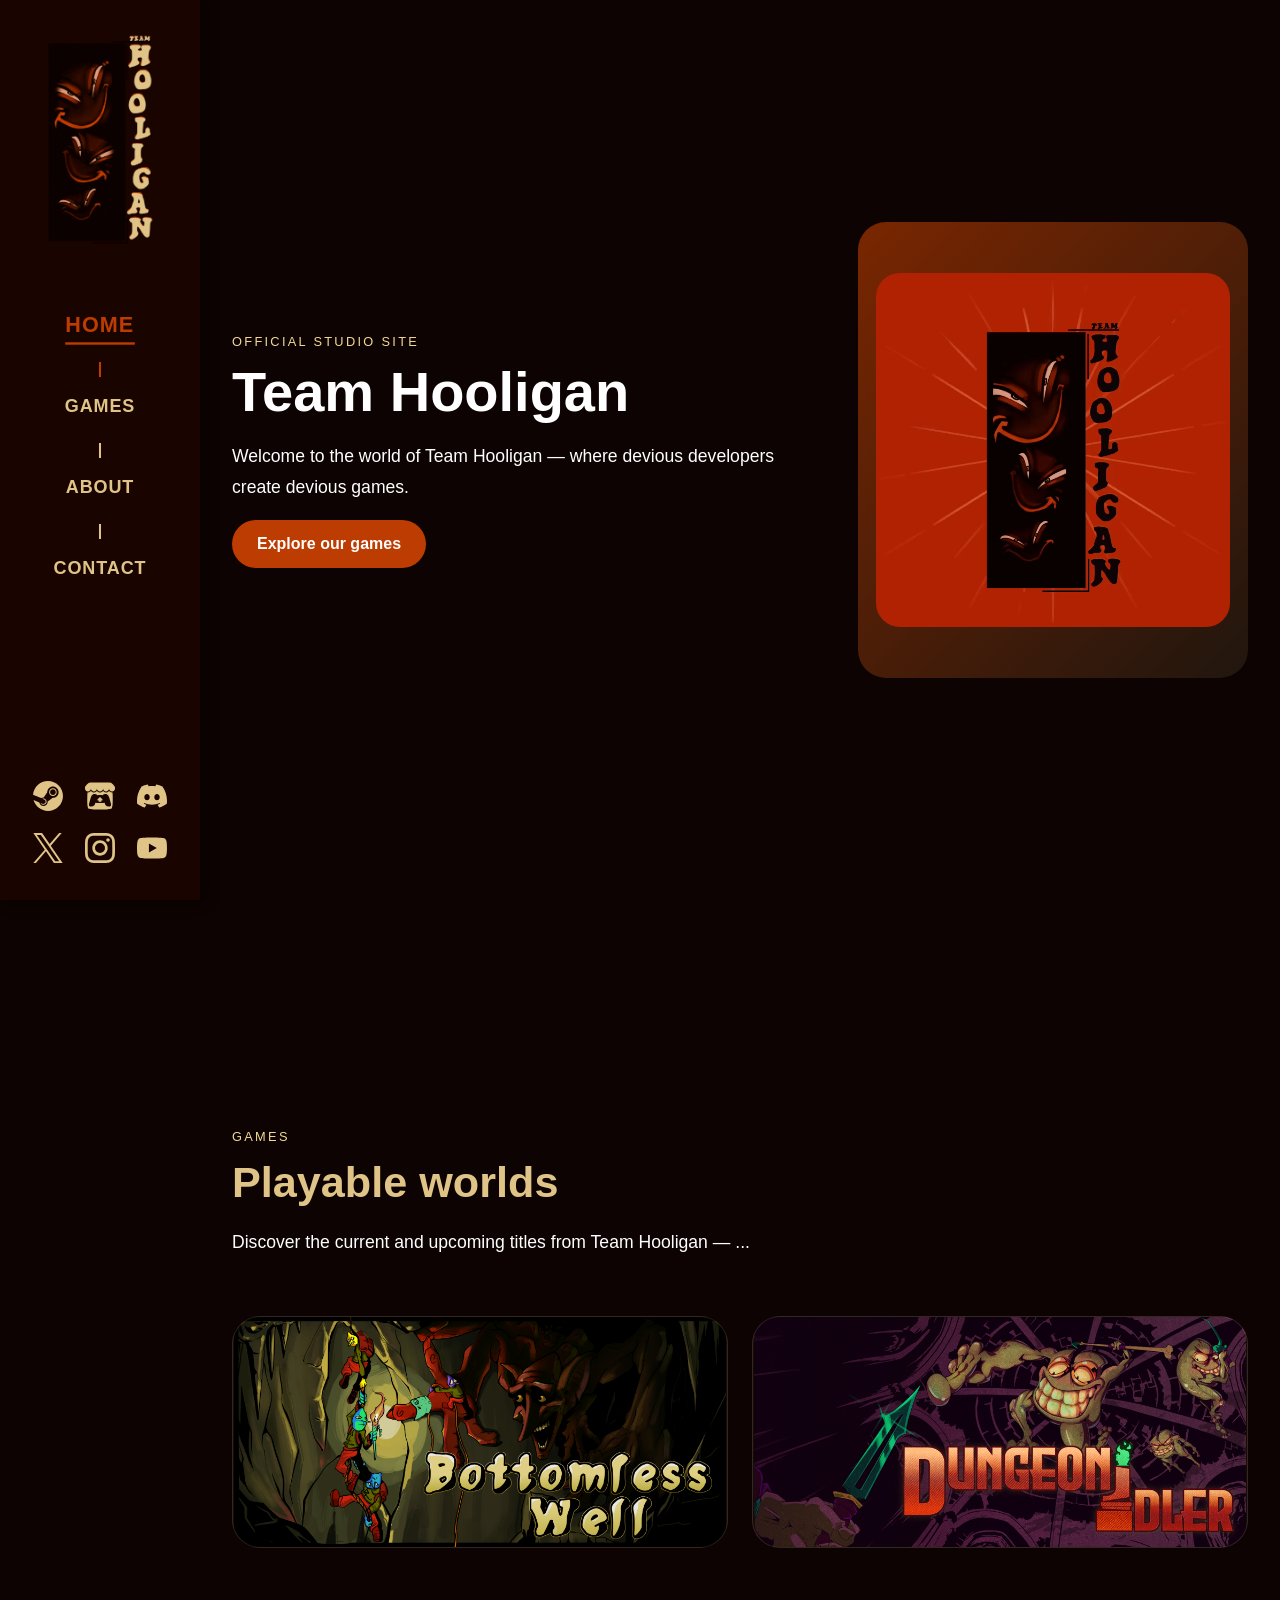
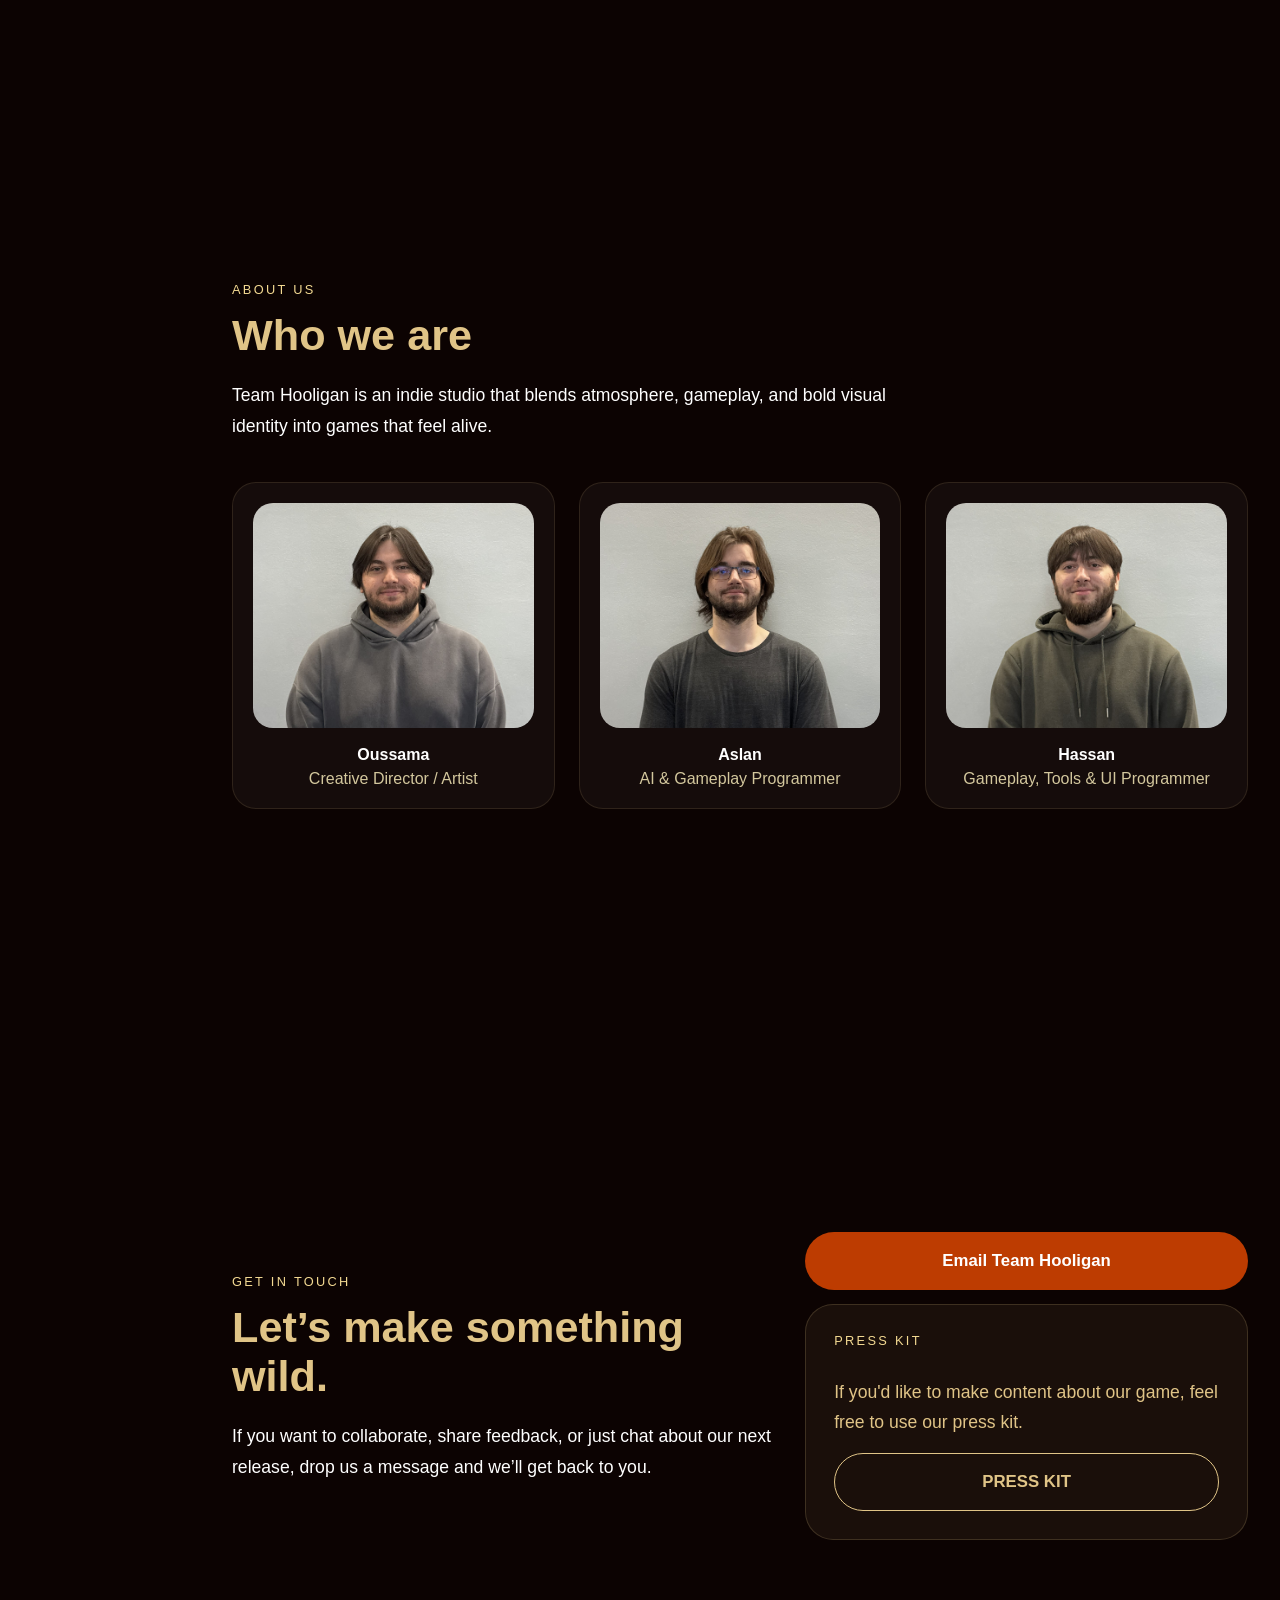
==== commit 8e155050: "Enhance responsive design by adjusting header and hero section styles; improve sidebar navigation al" ====
--- a/index.html
+++ b/index.html
@@ -2,6 +2,7 @@
 <html>
 <head>
 <meta charset="utf-8">
+<meta name="viewport" content="width=device-width, initial-scale=1">
 <title>Team Hooligan - Devious Games by Devious Developers</title>
 <link rel="stylesheet" href="Assets/css/styles.css">
 <link rel="stylesheet" href="Assets/css/home.css">
--- a/Assets/css/styles.css
+++ b/Assets/css/styles.css
@@ -567,6 +567,11 @@
 }
 
 @media (max-width: 900px) {
+    .page-section:not(.games-section) {
+        max-height: none;
+        overflow: visible;
+    }
+
     header {
         position: static;
         width: 100%;
@@ -589,6 +594,11 @@
         gap: 16px;
     }
 
+    .header-logo img {
+        max-height: 64px;
+        max-width: min(60vw, 240px);
+    }
+
     .menu-toggle {
         display: inline-flex;
     }
@@ -613,13 +623,15 @@
     }
 
     .sidebar-nav li {
-        justify-content: flex-start;
+        justify-content: center;
+        text-align: center;
     }
 
     .sidebar-nav a {
         display: block;
         width: 100%;
         padding: 12px 14px;
+        text-align: center;
     }
 
     .nav-separator {
@@ -650,7 +662,20 @@
     .hero-section .section-inner {
         gap: 24px;
         padding-top: 40px;
+        padding-bottom: 40px;
+        box-sizing: border-box;
+        height: auto;
         min-height: calc(100vh - 140px);
+    }
+
+    .game-card::before {
+        opacity: 1;
+    }
+
+    .game-card h3,
+    .game-card p {
+        opacity: 1;
+        transform: none;
     }
 
     .hero-media {
@@ -679,6 +704,10 @@
 
     .hero-section .section-inner {
         padding-top: 28px;
+    }
+
+    .hero-media {
+        min-height: 220px;
     }
 
     .hero-copy h1 {
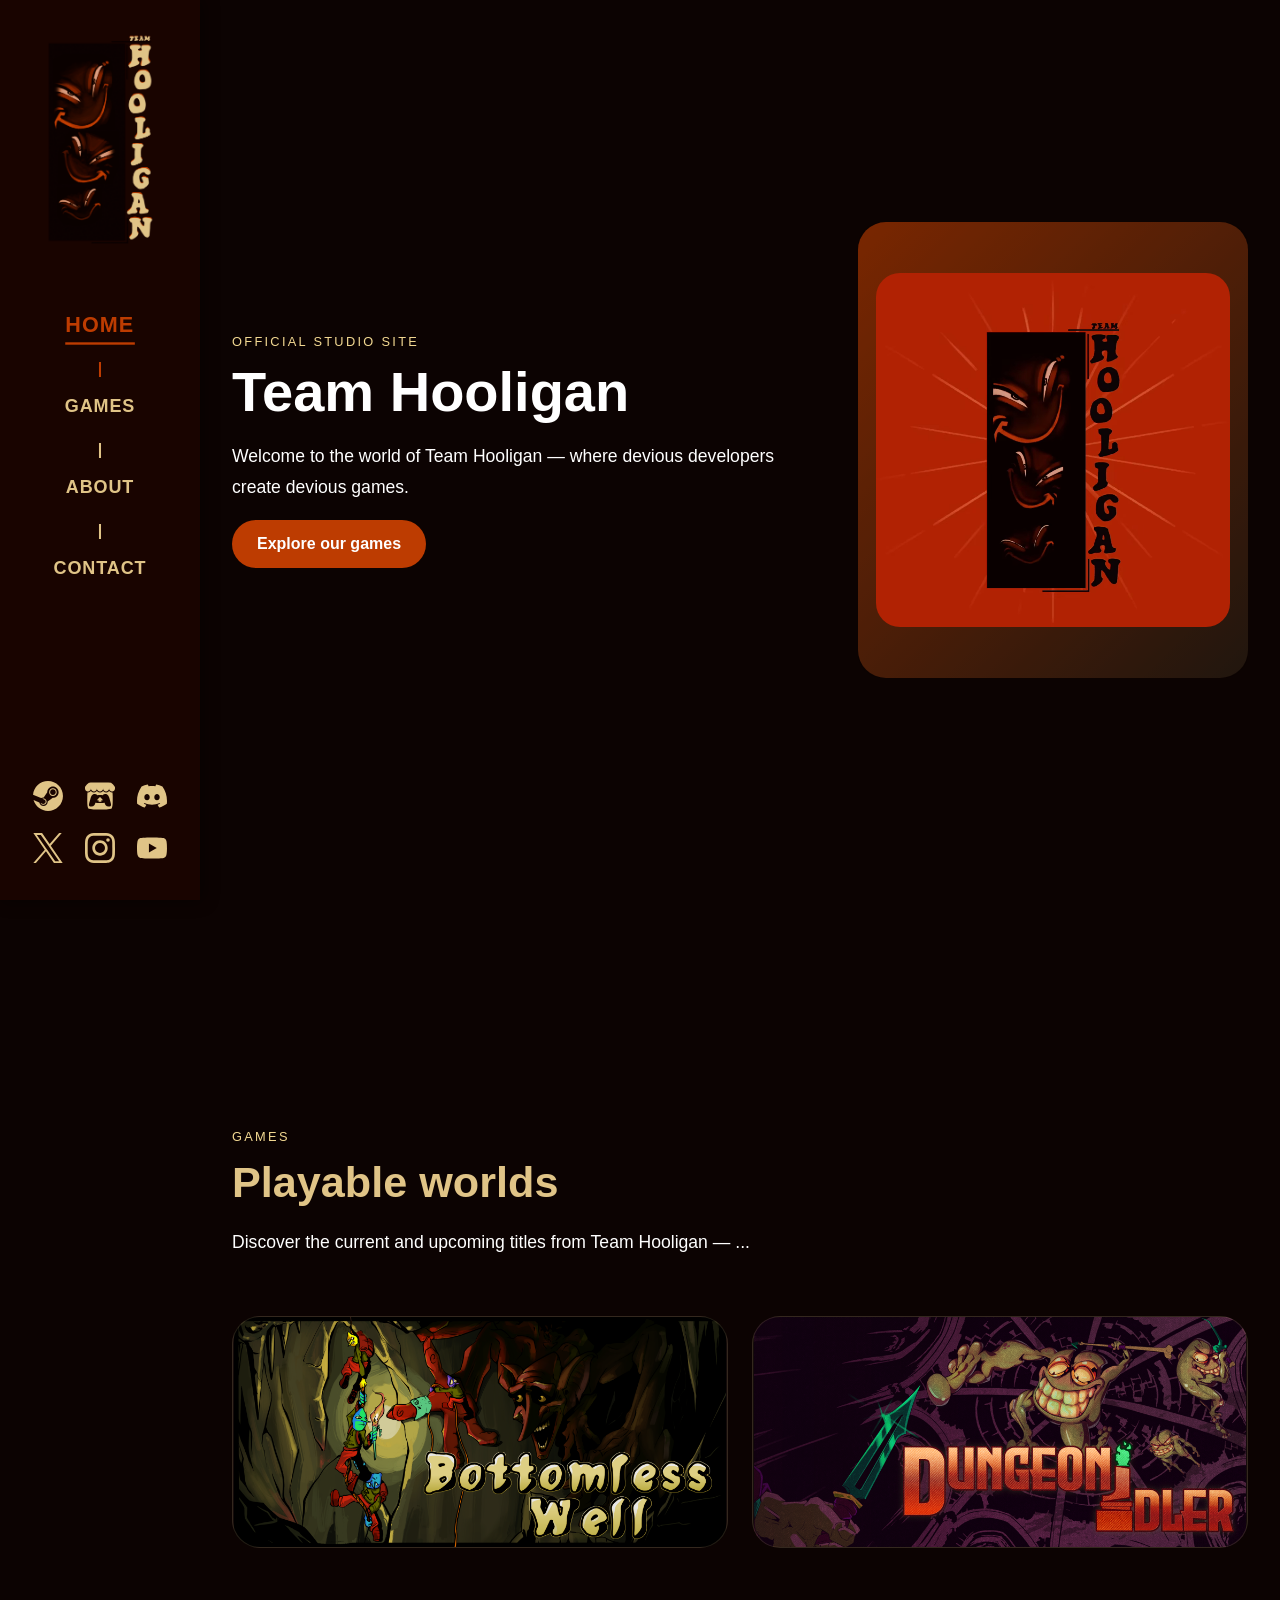
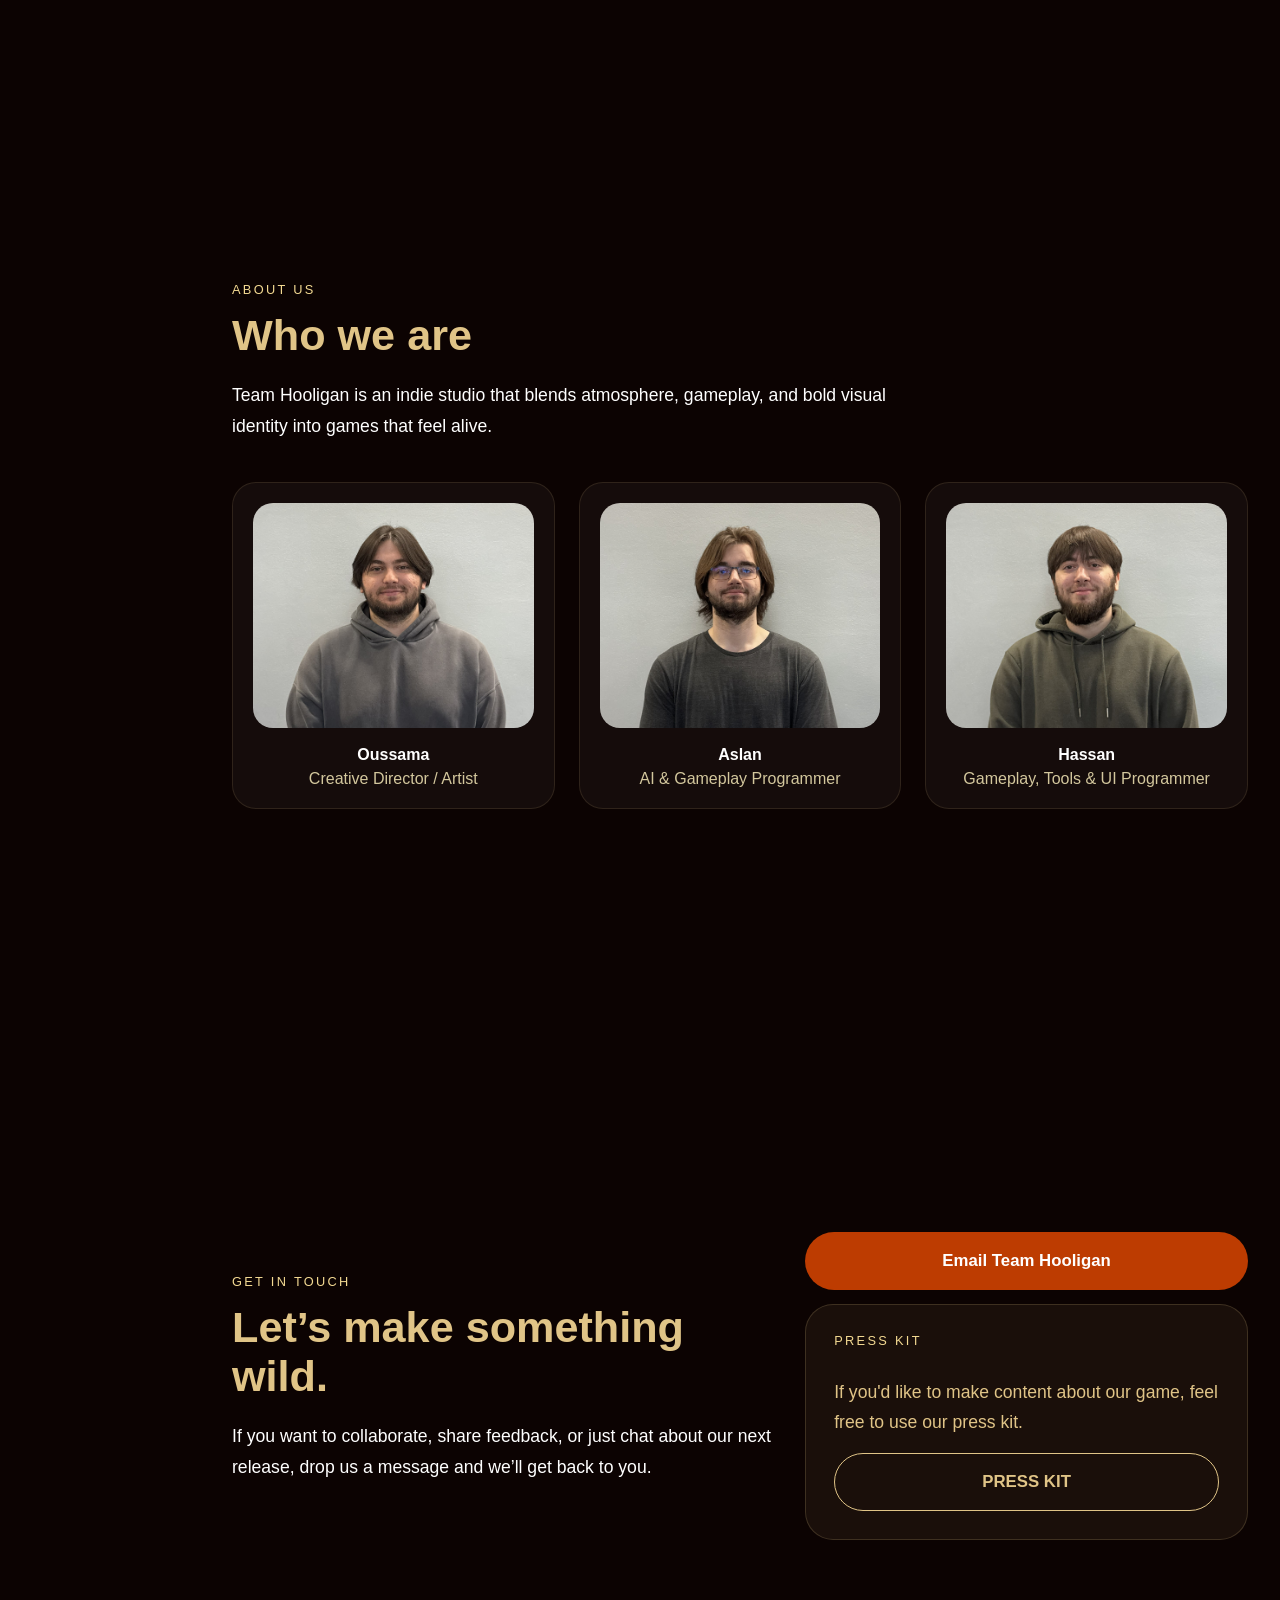
==== commit 28bb00bc: "Enhance dungeon-idler.html and index.html with Open Graph and Twitter metadata, improve descriptions" ====
--- a/index.html
+++ b/index.html
@@ -1,9 +1,51 @@
 <!doctype html>
-<html>
+<html lang="en">
 <head>
 <meta charset="utf-8">
-<meta name="viewport" content="width=device-width, initial-scale=1">
-<title>Team Hooligan - Devious Games by Devious Developers</title>
+<meta name="viewport" content="width=device-width, initial-scale=1.0, viewport-fit=cover">
+<meta name="description" content="Welcome to the world of Team Hooligan — where devious developers create devious games. Discover indie games like Dungeon Idler, and follow our latest releases.">
+<meta name="author" content="Team Hooligan">
+<meta name="robots" content="index, follow">
+<meta name="application-name" content="Team Hooligan">
+<link rel="canonical" href="https://teamhooligan.com/">
+<link rel="manifest" href="manifest.webmanifest">
+<link rel="icon" type="image/x-icon" href="favicon.ico">
+<link rel="apple-touch-icon" href="Assets/Images/TeamHooligan_Logo.png">
+<title>Team Hooligan | Devious Games by Devious Developers</title>
+
+<meta property="og:type" content="website">
+<meta property="og:url" content="https://teamhooligan.com/">
+<meta property="og:title" content="Team Hooligan | Devious Games by Devious Developers">
+<meta property="og:description" content="Welcome to the world of Team Hooligan — where devious developers create devious games. Discover indie games like Dungeon Idler, and follow our latest releases.">
+<meta property="og:image" content="https://teamhooligan.com/Assets/Images/TeamHooligan_Logo.png">
+<meta property="og:image:alt" content="Team Hooligan logo">
+<meta property="og:site_name" content="Team Hooligan">
+
+<meta name="twitter:card" content="summary_large_image">
+<meta name="twitter:title" content="Team Hooligan | Devious Games by Devious Developers">
+<meta name="twitter:description" content="Welcome to the world of Team Hooligan — where devious developers create devious games. Discover indie games like Dungeon Idler, and follow our latest releases.">
+<meta name="twitter:image" content="https://teamhooligan.com/Assets/Images/TeamHooligan_Logo.png">
+<meta name="twitter:image:alt" content="Team Hooligan logo">
+
+<script type="application/ld+json">
+{
+	"@context": "https://schema.org",
+	"@type": "Organization",
+	"name": "Team Hooligan",
+	"url": "https://teamhooligan.com/",
+	"logo": "https://teamhooligan.com/Assets/Images/TeamHooligan_Logo.png",
+	"description": "Welcome to the world of Team Hooligan — where devious developers create devious games.",
+	"sameAs": [
+		"https://store.steampowered.com/curator/46240586",
+		"https://oussama-aouchev.itch.io/",
+		"https://discord.gg/tAPgdykNFN",
+		"https://x.com/TeamHooligGames",
+		"https://www.instagram.com/team.hooligan.games/",
+		"https://www.youtube.com/@TeamHooligan-k4e9z"
+	]
+}
+</script>
+
 <link rel="stylesheet" href="Assets/css/styles.css">
 <link rel="stylesheet" href="Assets/css/home.css">
 <script defer src="Assets/js/smooth_scroll.js"></script>
--- a/Assets/css/styles.css
+++ b/Assets/css/styles.css
@@ -668,22 +668,28 @@
         min-height: calc(100vh - 140px);
     }
 
-    .game-card::before {
-        opacity: 1;
-    }
-
-    .game-card h3,
-    .game-card p {
-        opacity: 1;
-        transform: none;
-    }
-
     .hero-media {
         min-height: 320px;
     }
 
     .game-card.featured {
         grid-column: span 1;
+    }
+}
+
+@media (hover: none) and (pointer: coarse) {
+    .game-card:hover:not(:focus-visible)::before {
+        opacity: 0;
+    }
+
+    .game-card:hover:not(:focus-visible) h3 {
+        opacity: 0;
+        transform: translateY(-12px) scale(0.99);
+    }
+
+    .game-card:hover:not(:focus-visible) p {
+        opacity: 0;
+        transform: translateY(18px) scale(0.97);
     }
 }
 
